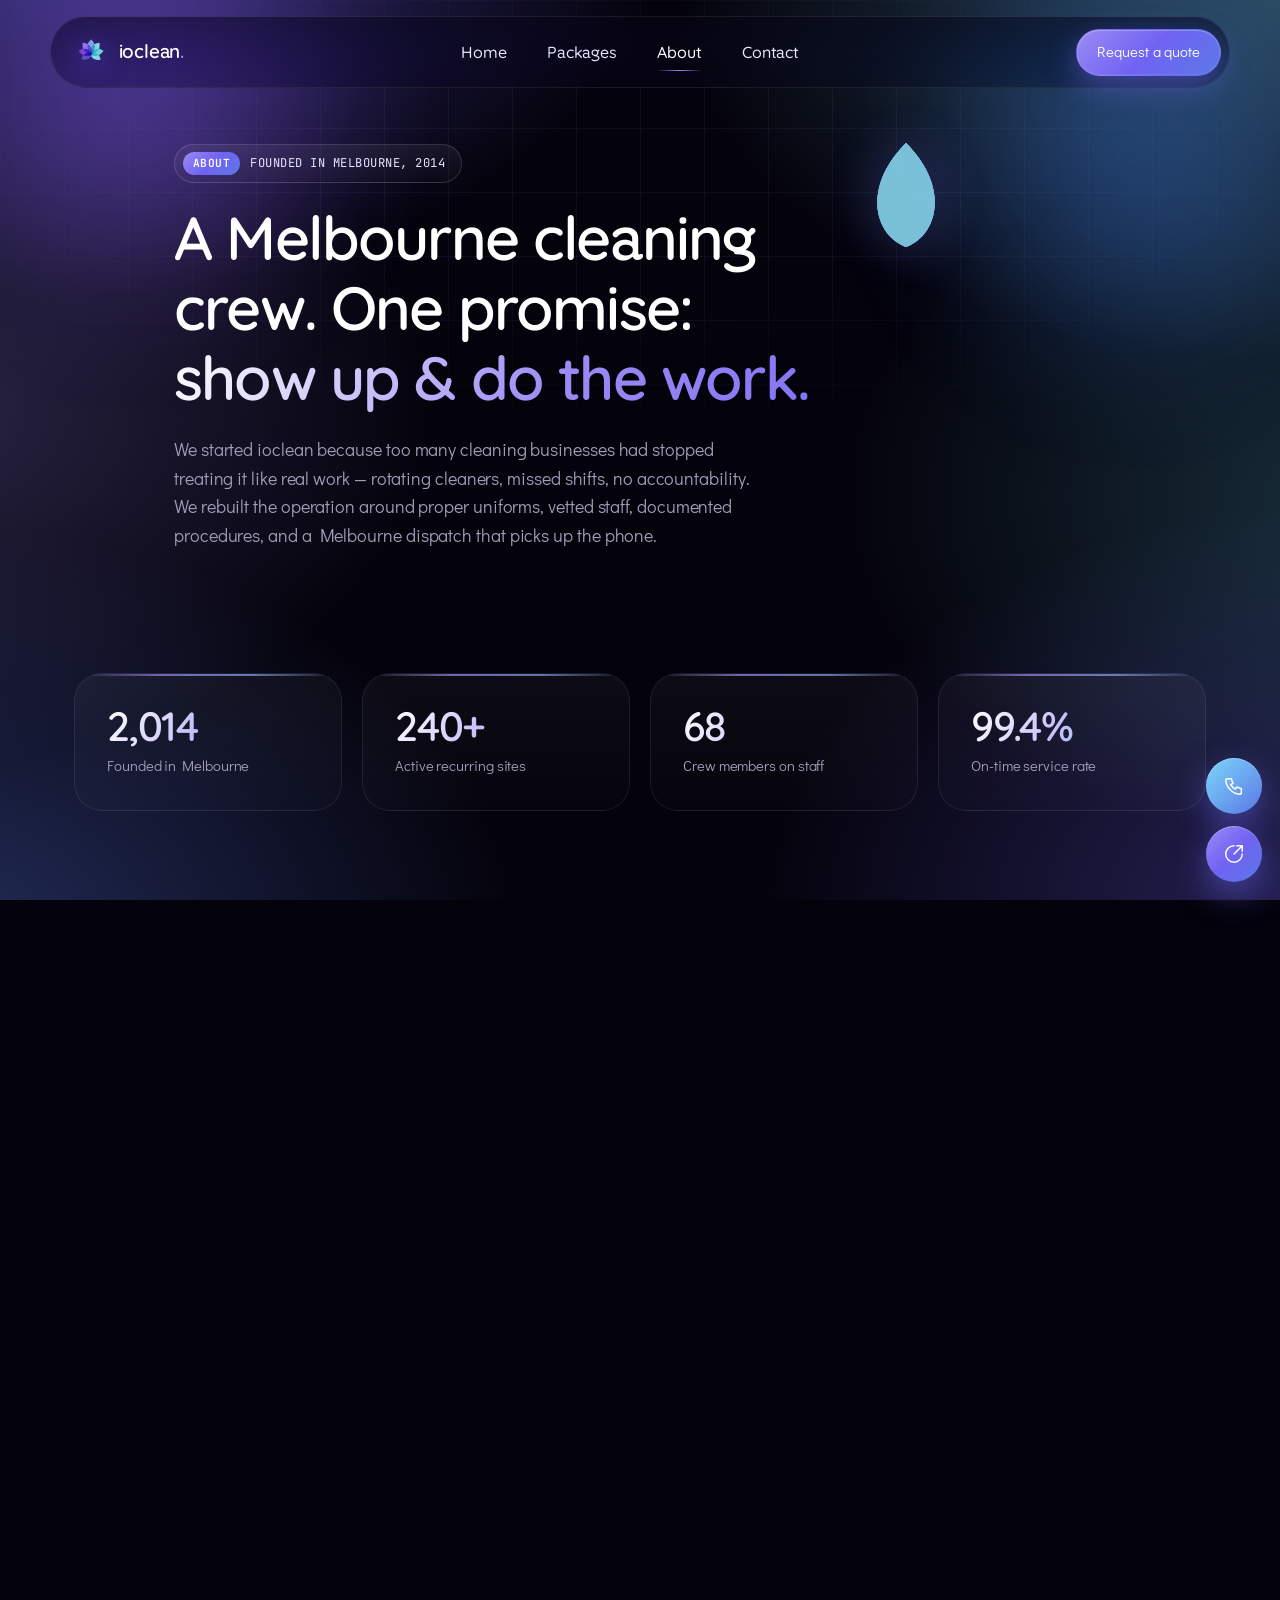
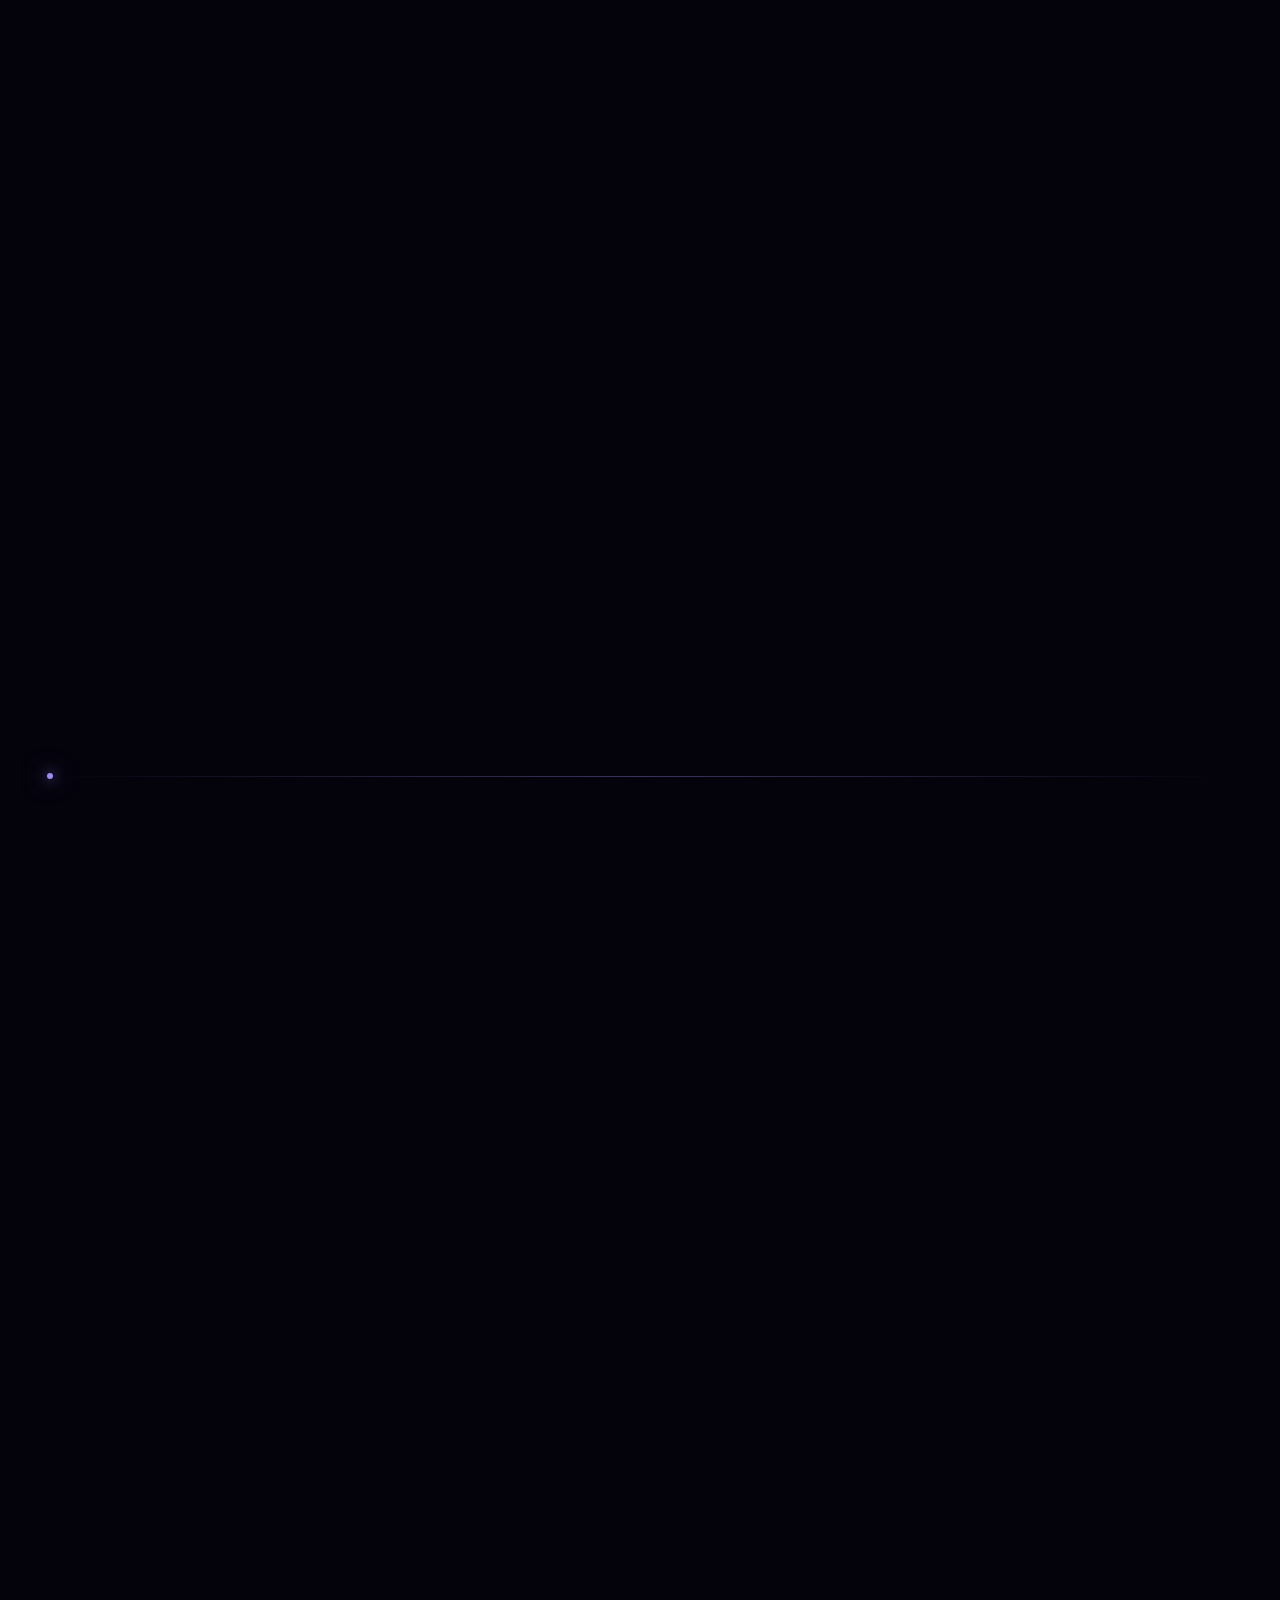
==== about.html @ deb8cfb2 "Web3Forms botcheck, About heading to 3 lines, livelier mid-lotus sway - Rename hidden honeypot field" ====
<!doctype html>
<html lang="en-AU">
<head>
  <meta charset="utf-8" />
  <meta name="viewport" content="width=device-width, initial-scale=1, viewport-fit=cover" />
  <meta name="color-scheme" content="dark" />
  <title>About — ioclean</title>
  <meta name="description" content="ioclean is a Melbourne-based commercial cleaning operator combining technology, discipline and craftsmanship to deliver enterprise-grade service." />
  <meta name="theme-color" content="#04030c" />

  <link rel="icon" type="image/png" href="assets/img/brand/logo.png" />
  <link rel="apple-touch-icon" href="assets/img/brand/logo.png" />
  <link rel="preconnect" href="https://fonts.googleapis.com" />
  <link rel="preconnect" href="https://fonts.gstatic.com" crossorigin />
  <link rel="stylesheet" href="https://fonts.googleapis.com/css2?family=Quicksand:wght@400;500;600;700&family=Didact+Gothic&family=JetBrains+Mono:wght@400;500&display=swap" />
  <!-- Canonical & search-engine hints -->
  <link rel="canonical" href="https://ioclean.com.au/about.html" />
  <meta name="robots" content="index,follow,max-snippet:-1,max-image-preview:large,max-video-preview:-1" />
  <meta name="author" content="IONET Pty Ltd" />
  <meta name="publisher" content="IONET Pty Ltd" />
  <meta name="geo.region" content="AU-VIC" />
  <meta name="geo.placename" content="Melbourne" />
  <meta name="geo.position" content="-37.8136;144.9631" />
  <meta name="ICBM" content="-37.8136, 144.9631" />
  <meta name="keywords" content="commercial cleaning Melbourne, office cleaning, industrial cleaning, medical centre cleaning, childcare cleaning, warehouse cleaning, end-of-lease cleaning, post-construction cleaning, emergency cleaning, anti-viral cleaning, ioclean" />

  <!-- Open Graph -->
  <meta property="og:type" content="website" />
  <meta property="og:site_name" content="ioclean" />
  <meta property="og:locale" content="en_AU" />
  <meta property="og:url" content="https://ioclean.com.au/about.html" />
  <meta property="og:title" content="About ioclean — Melbourne-based premium cleaning operator" />
  <meta property="og:description" content="ioclean is a Melbourne-based commercial cleaning operator combining technology, discipline and craftsmanship to deliver enterprise-grade service." />
  <meta property="og:image" content="https://ioclean.com.au/assets/img/brand/og-image.svg" />
  <meta property="og:image:secure_url" content="https://ioclean.com.au/assets/img/brand/og-image.svg" />
  <meta property="og:image:type" content="image/svg+xml" />
  <meta property="og:image:width" content="1200" />
  <meta property="og:image:height" content="630" />
  <meta property="og:image:alt" content="ioclean — Melbourne's premium commercial cleaning partner" />

  <!-- Twitter -->
  <meta name="twitter:card" content="summary_large_image" />
  <meta name="twitter:title" content="About ioclean — Melbourne-based premium cleaning operator" />
  <meta name="twitter:description" content="ioclean is a Melbourne-based commercial cleaning operator combining technology, discipline and craftsmanship to deliver enterprise-grade service." />
  <meta name="twitter:image" content="https://ioclean.com.au/assets/img/brand/og-image.svg" />
  <meta name="twitter:image:alt" content="ioclean — Melbourne's premium commercial cleaning partner" />

  <!-- Breadcrumb structured data -->
  <script type="application/ld+json">
  {
    "@context": "https://schema.org",
    "@type": "BreadcrumbList",
    "itemListElement": [
      { "@type": "ListItem", "position": 1, "name": "Home", "item": "https://ioclean.com.au/" },
      { "@type": "ListItem", "position": 2, "name": "About", "item": "https://ioclean.com.au/about.html" }
    ]
  }
  </script>
  <!-- Structured data — Organization, LocalBusiness, WebSite -->
  <script type="application/ld+json">
  {
    "@context": "https://schema.org",
    "@graph": [
      {
        "@type": "Organization",
        "@id": "https://ioclean.com.au/#organization",
        "name": "ioclean",
        "legalName": "IONET Pty Ltd",
        "url": "https://ioclean.com.au/",
        "logo": {
          "@type": "ImageObject",
          "url": "https://ioclean.com.au/assets/img/brand/og-image.svg",
          "width": 1200,
          "height": 630
        },
        "sameAs": ["https://www.linkedin.com/company/ioclean"],
        "contactPoint": [{
          "@type": "ContactPoint",
          "telephone": "+61-3-0000-0000",
          "contactType": "customer service",
          "email": "info@ioclean.com.au",
          "areaServed": "AU-VIC",
          "availableLanguage": ["English"]
        }]
      },
      {
        "@type": ["LocalBusiness", "ProfessionalService"],
        "@id": "https://ioclean.com.au/#business",
        "name": "ioclean",
        "image": "https://ioclean.com.au/assets/img/brand/og-image.svg",
        "url": "https://ioclean.com.au/",
        "telephone": "+61-3-0000-0000",
        "email": "info@ioclean.com.au",
        "description": "Melbourne's premium commercial cleaning partner. Police-checked teams, eco-grade products, anti-viral protocols, 24/7 availability.",
        "priceRange": "$$",
        "address": {
          "@type": "PostalAddress",
          "addressLocality": "Melbourne",
          "addressRegion": "VIC",
          "addressCountry": "AU"
        },
        "geo": {
          "@type": "GeoCoordinates",
          "latitude": -37.8136,
          "longitude": 144.9631
        },
        "areaServed": [
          { "@type": "City", "name": "Melbourne" },
          { "@type": "AdministrativeArea", "name": "Victoria" }
        ],
        "openingHoursSpecification": [
          { "@type": "OpeningHoursSpecification", "dayOfWeek": ["Monday","Tuesday","Wednesday","Thursday","Friday"], "opens": "07:00", "closes": "19:00" },
          { "@type": "OpeningHoursSpecification", "dayOfWeek": ["Saturday"], "opens": "09:00", "closes": "16:00" }
        ],
        "hasOfferCatalog": {
          "@type": "OfferCatalog",
          "name": "Commercial cleaning services",
          "itemListElement": [
            { "@type": "Offer", "itemOffered": { "@type": "Service", "name": "Office cleaning" } },
            { "@type": "Offer", "itemOffered": { "@type": "Service", "name": "Industrial cleaning" } },
            { "@type": "Offer", "itemOffered": { "@type": "Service", "name": "Medical centre cleaning" } },
            { "@type": "Offer", "itemOffered": { "@type": "Service", "name": "Childcare centre cleaning" } },
            { "@type": "Offer", "itemOffered": { "@type": "Service", "name": "Warehouse cleaning" } },
            { "@type": "Offer", "itemOffered": { "@type": "Service", "name": "End-of-lease cleaning" } },
            { "@type": "Offer", "itemOffered": { "@type": "Service", "name": "Post-construction cleaning" } },
            { "@type": "Offer", "itemOffered": { "@type": "Service", "name": "Emergency cleaning" } },
            { "@type": "Offer", "itemOffered": { "@type": "Service", "name": "Anti-viral deep cleaning" } }
          ]
        },
        "aggregateRating": {
          "@type": "AggregateRating",
          "ratingValue": "4.9",
          "reviewCount": "127"
        }
      },
      {
        "@type": "WebSite",
        "@id": "https://ioclean.com.au/#website",
        "url": "https://ioclean.com.au/",
        "name": "ioclean",
        "publisher": { "@id": "https://ioclean.com.au/#organization" },
        "inLanguage": "en-AU"
      }
    ]
  }
  </script>

  <link rel="stylesheet" href="assets/css/main.css" />

  <script type="module" src="assets/js/main.js"></script>
  <noscript><style>.page-body{opacity:1!important}.page-splash{display:none!important}.reveal{opacity:1!important;transform:none!important}</style></noscript>
</head>
<body class="page-body">

  <div class="page-splash" aria-hidden="true"><div class="page-splash__mark"><img src="assets/img/brand/logo.png" alt="" width="88" height="88" /></div></div>
  <div class="scroll-progress" aria-hidden="true"></div>

  <!-- ===========================================================
       NAV (same primary nav across pages)
  ============================================================ -->
  <header>
    <nav class="nav" aria-label="Primary">
      <a class="brand" href="/" aria-label="ioclean home">
        <span class="brand__mark" aria-hidden="true">
          <img src="assets/img/brand/logo.png" alt="ioclean" width="36" height="36" />
        </span>
        <span class="brand__text">ioclean<span class="dot">.</span></span>
      </a>

      <ul class="nav__links" role="list">
        <li><a class="nav__link" href="/">Home</a></li>
        <li><a class="nav__link" href="packages.html">Packages</a></li>
        <li><a class="nav__link is-active" href="about.html">About</a></li>
        <li><a class="nav__link" href="contact.html">Contact</a></li>
      </ul>

      <div class="nav__cta">
        <a class="btn btn--primary btn--sm btn--glow" href="contact.html" data-magnetic data-strength="0.25">
          <span class="btn__label">Request a quote</span>
        </a>
      </div>

      <button class="nav__toggle" type="button" aria-label="Open menu" aria-expanded="false">
        <span class="nav__toggle__icon"><span></span><span></span><span></span></span>
      </button>
    </nav>
  </header>

  <div class="nav-drawer" aria-hidden="true">
    <a class="nav-drawer__link" href="/">Home</a>
    <a class="nav-drawer__link" href="packages.html">Packages</a>
    <a class="nav-drawer__link" href="about.html">About</a>
    <a class="nav-drawer__link" href="contact.html">Contact</a>
    <a class="btn btn--primary nav-drawer__cta" href="contact.html"><span class="btn__label">Request a quote</span></a>
  </div>

  <main>

    <!-- ===========================================================
         SUB-HERO
    ============================================================ -->
    <section class="subhero">
      <span class="glow-blob glow-blob--violet" style="width:520px;height:520px;top:-160px;left:-120px;"></span>
      <span class="glow-blob glow-blob--blue"   style="width:520px;height:520px;top:-100px;right:-120px;animation-delay:-8s;"></span>
      <div class="grid-bg"></div>

      <div class="container subhero__inner">
        <div class="subhero__copy">
          <span class="eyebrow reveal">
            <span class="eyebrow__pill">About</span>
            Founded in Melbourne, 2014
          </span>
          <h1 class="subhero__title reveal" data-stagger="1" style="margin-top:20px">
            A Melbourne cleaning crew. One promise: <span class="gradient-text-hot">show up &amp; do the work.</span>
          </h1>
          <p class="subhero__sub reveal" data-stagger="2">
            We started ioclean because too many cleaning businesses had stopped treating it like real work — rotating cleaners,
            missed shifts, no accountability. We rebuilt the operation around proper uniforms, vetted staff, documented procedures,
            and a Melbourne dispatch that picks up the phone.
          </p>
        </div>
        <span class="subhero__lotus" aria-hidden="true"><svg class="lotus lotus--md" viewBox="0 0 100 100" aria-hidden="true"><g class="lotus__body"><path class="lotus__petal lotus__petal--1" fill="#624FCE" fill-opacity="0.88" d="M 0 0 C -16 -6 -22 -30 0 -52 C 22 -30 16 -6 0 0 Z"/><path class="lotus__petal lotus__petal--2" fill="#7A43D5" fill-opacity="0.88" d="M 0 0 C -16 -6 -22 -30 0 -52 C 22 -30 16 -6 0 0 Z"/><path class="lotus__petal lotus__petal--3" fill="#9774F0" fill-opacity="0.88" d="M 0 0 C -16 -6 -22 -30 0 -52 C 22 -30 16 -6 0 0 Z"/><path class="lotus__petal lotus__petal--4" fill="#7EA3E7" fill-opacity="0.92" d="M 0 0 C -16 -6 -22 -30 0 -52 C 22 -30 16 -6 0 0 Z"/><path class="lotus__petal lotus__petal--5" fill="#8BD7EF" fill-opacity="0.88" d="M 0 0 C -16 -6 -22 -30 0 -52 C 22 -30 16 -6 0 0 Z"/><path class="lotus__petal lotus__petal--6" fill="#71D5DA" fill-opacity="0.88" d="M 0 0 C -16 -6 -22 -30 0 -52 C 22 -30 16 -6 0 0 Z"/><path class="lotus__petal lotus__petal--7" fill="#89D5EE" fill-opacity="0.88" d="M 0 0 C -16 -6 -22 -30 0 -52 C 22 -30 16 -6 0 0 Z"/></g></svg></span>
      </div>
    </section>

    <!-- ===========================================================
         STATS STRIP
    ============================================================ -->
    <section class="section--tight">
      <div class="container">
        <div class="grid-4 reveal">
          <div class="stat-card">
            <div class="stat-card__value reveal" data-count="2014">0</div>
            <div class="stat-card__label">Founded in Melbourne</div>
          </div>
          <div class="stat-card">
            <div class="stat-card__value reveal" data-count="240" data-suffix="+">0</div>
            <div class="stat-card__label">Active recurring sites</div>
          </div>
          <div class="stat-card">
            <div class="stat-card__value reveal" data-count="68" data-suffix="">0</div>
            <div class="stat-card__label">Crew members on staff</div>
          </div>
          <div class="stat-card">
            <div class="stat-card__value reveal" data-count="99.4" data-decimals="1" data-suffix="%">0</div>
            <div class="stat-card__label">On-time service rate</div>
          </div>
        </div>
      </div>
    </section>

    <!-- ===========================================================
         MISSION + STANDARDS (split)
    ============================================================ -->
    <section class="section" id="mission">
      <div class="section-glow"></div>
      <div class="container">
        <div class="split">
          <div class="stack stack--lg">
            <header class="section-head reveal" style="margin-bottom:0">
              <span class="eyebrow-line">Our mission</span>
              <h2 class="section-title">Cleaning, treated like <span class="gradient-text">real operational work.</span></h2>
            </header>

            <p class="reveal" data-stagger="1" style="font-size:1.06rem;line-height:1.65;color:var(--c-ink-1)">
              Most cleaning businesses measure themselves by visits completed. We measure ours by surfaces actually
              verified, checklists signed by a real person, and the small problems prevented before they become big ones.
              Every recurring site at ioclean has a procedure, a primary crew that knows the space, and a paper trail.
            </p>

            <p class="reveal" data-stagger="2" style="color:var(--c-ink-2)">
              The result is field service that quietly does its job — the site is ready, the bins are out, the bathrooms
              are restocked, and you can reach a Melbourne phone number on the first ring.
            </p>

            <div class="flex flex-wrap gap-3 reveal" data-stagger="3">
              <span class="tag">Eco-grade products</span>
              <span class="tag">Police-checked staff</span>
              <span class="tag">Digital reporting</span>
              <span class="tag">24/7 dispatch</span>
            </div>
          </div>

          <figure class="about-photo reveal reveal--right">
            <img src="assets/img/photos/floor-mop-pair.jpg"
                 alt="Two uniformed ioclean staff mopping a polished commercial floor"
                 width="800" height="1000" loading="lazy" />
          </figure>
        </div>

        <div class="divider divider-hot" style="margin-top:80px;margin-bottom:80px"></div>

        <div class="split split--reverse">
          <div class="reveal reveal--left">
            <ul class="check-list">
              <li class="reveal" data-stagger="1"><span class="check-list__tick"><svg viewBox="0 0 12 12" fill="none"><path d="M2 6l3 3 5-6" stroke="currentColor" stroke-width="2" stroke-linecap="round" stroke-linejoin="round"/></svg></span>Photo-verified checklists every visit</li>
              <li class="reveal" data-stagger="2"><span class="check-list__tick"><svg viewBox="0 0 12 12" fill="none"><path d="M2 6l3 3 5-6" stroke="currentColor" stroke-width="2" stroke-linecap="round" stroke-linejoin="round"/></svg></span>Hospital-grade disinfectant where required</li>
              <li class="reveal" data-stagger="3"><span class="check-list__tick"><svg viewBox="0 0 12 12" fill="none"><path d="M2 6l3 3 5-6" stroke="currentColor" stroke-width="2" stroke-linecap="round" stroke-linejoin="round"/></svg></span>Same primary cleaner per site — Police, WWCC, NDIS cleared</li>
              <li class="reveal" data-stagger="4"><span class="check-list__tick"><svg viewBox="0 0 12 12" fill="none"><path d="M2 6l3 3 5-6" stroke="currentColor" stroke-width="2" stroke-linecap="round" stroke-linejoin="round"/></svg></span>Live incident escalation</li>
              <li class="reveal" data-stagger="5"><span class="check-list__tick"><svg viewBox="0 0 12 12" fill="none"><path d="M2 6l3 3 5-6" stroke="currentColor" stroke-width="2" stroke-linecap="round" stroke-linejoin="round"/></svg></span>Audit-ready compliance file</li>
              <li class="reveal" data-stagger="6"><span class="check-list__tick"><svg viewBox="0 0 12 12" fill="none"><path d="M2 6l3 3 5-6" stroke="currentColor" stroke-width="2" stroke-linecap="round" stroke-linejoin="round"/></svg></span>Single account manager per client</li>
              <li class="reveal" data-stagger="7"><span class="check-list__tick"><svg viewBox="0 0 12 12" fill="none"><path d="M2 6l3 3 5-6" stroke="currentColor" stroke-width="2" stroke-linecap="round" stroke-linejoin="round"/></svg></span>Eco-grade chemicals as default</li>
              <li class="reveal" data-stagger="8"><span class="check-list__tick"><svg viewBox="0 0 12 12" fill="none"><path d="M2 6l3 3 5-6" stroke="currentColor" stroke-width="2" stroke-linecap="round" stroke-linejoin="round"/></svg></span>Quarterly service review</li>
            </ul>
          </div>

          <div class="stack stack--lg">
            <header class="section-head reveal" style="margin-bottom:0">
              <span class="eyebrow-line">Our standards</span>
              <h2 class="section-title">The bar we hold every site to.</h2>
              <p class="section-lede">No exceptions, no "this client doesn't care." If we wouldn't accept it in our own office, we don't deliver it.</p>
            </header>
          </div>
        </div>
      </div>
    </section>

    <div class="beam-divider"><span class="beam-divider__pulse"></span></div>

    <!-- ===========================================================
         OUR PROCESS
    ============================================================ -->
    <section class="section" id="process">
      <div class="container">
        <header class="section-head section-head--centered reveal">
          <span class="eyebrow-line" style="justify-content:center">Our process</span>
          <h2 class="section-title">Four steps from <span class="gradient-text">first call to first clean.</span></h2>
        </header>

        <div class="process-timeline">
          <div class="process-step reveal" data-stagger="1">
            <div class="process-step__num">01</div>
            <h4 class="process-step__title">Walk-through</h4>
            <p class="process-step__desc">20-minute site visit. We map your floors, list high-touch surfaces, and capture your operational constraints.</p>
          </div>
          <div class="process-step reveal" data-stagger="2">
            <div class="process-step__num">02</div>
            <h4 class="process-step__title">Scoped quote</h4>
            <p class="process-step__desc">Fixed-price-per-visit quote inside 24 hours. No tiered upsells, no hidden consumable charges.</p>
          </div>
          <div class="process-step reveal" data-stagger="3">
            <div class="process-step__num">03</div>
            <h4 class="process-step__title">Crew assigned</h4>
            <p class="process-step__desc">Primary cleaner + backup paired to your site. Onboarded with your specific procedures and access protocol.</p>
          </div>
          <div class="process-step reveal" data-stagger="4">
            <div class="process-step__num">04</div>
            <h4 class="process-step__title">Live reporting</h4>
            <p class="process-step__desc">Digital photo-verified checklist in your inbox after every visit. Monthly review at 90 days and beyond.</p>
          </div>
        </div>
      </div>
    </section>

    <!-- ===========================================================
         INDUSTRIES SERVED
    ============================================================ -->
    <section class="section--tight">
      <div class="container">
        <header class="section-head section-head--centered reveal">
          <span class="eyebrow-line" style="justify-content:center">Industries</span>
          <h2 class="section-title">Specialised playbooks for every sector</h2>
          <p class="section-lede">We don't generalise. Each industry has its own cleaning protocol, compliance requirements, and reporting cadence.</p>
        </header>

        <div class="grid-3">
          <article class="card reveal" data-stagger="1" style="padding:24px">
            <div class="service-card__icon"><svg viewBox="0 0 24 24" fill="none"><path d="M4 21V7l8-4 8 4v14M9 21v-6h6v6" stroke="currentColor" stroke-width="1.5" stroke-linecap="round" stroke-linejoin="round"/></svg></div>
            <h3 style="margin-top:14px;font-size:1.1rem">Hospitals &amp; medical centres</h3>
            <p class="muted" style="font-size:0.92rem;line-height:1.55;margin-top:6px">Infection-control trained crews, hospital-grade disinfectants, audit-ready logs. NDIS Worker Screening on file.</p>
          </article>
          <article class="card reveal" data-stagger="2" style="padding:24px">
            <div class="service-card__icon"><svg viewBox="0 0 24 24" fill="none"><path d="M12 3v18M3 12h18" stroke="currentColor" stroke-width="1.5" stroke-linecap="round"/></svg></div>
            <h3 style="margin-top:14px;font-size:1.1rem">Childcare &amp; schools</h3>
            <p class="muted" style="font-size:0.92rem;line-height:1.55;margin-top:6px">WWCC-cleared staff. Non-toxic formulations, toy + play-zone sanitisation, NQS-compliant logs.</p>
          </article>
          <article class="card reveal" data-stagger="3" style="padding:24px">
            <div class="service-card__icon"><svg viewBox="0 0 24 24" fill="none"><path d="M12 4a3 3 0 1 1 0 6 3 3 0 0 1 0-6zM5 21v-2a4 4 0 0 1 4-4h6a4 4 0 0 1 4 4v2" stroke="currentColor" stroke-width="1.5" stroke-linejoin="round"/></svg></div>
            <h3 style="margin-top:14px;font-size:1.1rem">Corporate &amp; offices</h3>
            <p class="muted" style="font-size:0.92rem;line-height:1.55;margin-top:6px">CBD towers, professional suites, after-hours co-working floors. Detail-driven, presentation-focused.</p>
          </article>
          <article class="card reveal" data-stagger="4" style="padding:24px">
            <div class="service-card__icon"><svg viewBox="0 0 24 24" fill="none"><path d="M3 21V9l9-5 9 5v12" stroke="currentColor" stroke-width="1.5" stroke-linejoin="round"/></svg></div>
            <h3 style="margin-top:14px;font-size:1.1rem">Warehousing &amp; logistics</h3>
            <p class="muted" style="font-size:0.92rem;line-height:1.55;margin-top:6px">Ride-on scrubbers, racking dust-down, loading dock cleaning.</p>
          </article>
          <article class="card reveal" data-stagger="5" style="padding:24px">
            <div class="service-card__icon"><svg viewBox="0 0 24 24" fill="none"><path d="M3 21h18M5 21V9l5 3V9l5 3V6l4 3v12" stroke="currentColor" stroke-width="1.5" stroke-linecap="round" stroke-linejoin="round"/></svg></div>
            <h3 style="margin-top:14px;font-size:1.1rem">Industrial &amp; manufacturing</h3>
            <p class="muted" style="font-size:0.92rem;line-height:1.55;margin-top:6px">Plant floors, machinery zones, safe-handling protocols for hazardous areas.</p>
          </article>
          <article class="card reveal" data-stagger="6" style="padding:24px">
            <div class="service-card__icon"><svg viewBox="0 0 24 24" fill="none"><path d="M3 21h18M5 21V11l7-4 7 4v10" stroke="currentColor" stroke-width="1.5" stroke-linecap="round" stroke-linejoin="round"/></svg></div>
            <h3 style="margin-top:14px;font-size:1.1rem">Construction &amp; handover</h3>
            <p class="muted" style="font-size:0.92rem;line-height:1.55;margin-top:6px">Dust extraction, paint over-spray, adhesive removal. Handover-ready finish.</p>
          </article>
        </div>
      </div>
    </section>

    <!-- ===========================================================
         THE DIFFERENCE
    ============================================================ -->
    <section class="section" id="difference">
      <div class="container">
        <header class="section-head section-head--centered reveal">
          <span class="eyebrow-line" style="justify-content:center">The difference</span>
          <h2 class="section-title">Why clients stay with us for years, not months</h2>
        </header>

        <div class="grid-3">
          <div class="card reveal" data-stagger="1" style="padding:28px">
            <div class="service-card__icon"><svg viewBox="0 0 24 24" fill="none"><path d="M3 12s4-8 9-8 9 8 9 8-4 8-9 8-9-8-9-8z" stroke="currentColor" stroke-width="1.5" stroke-linejoin="round"/><circle cx="12" cy="12" r="3" stroke="currentColor" stroke-width="1.5"/></svg></div>
            <h3 style="margin-top:16px;font-size:1.15rem">Visibility built in</h3>
            <p class="muted" style="font-size:0.94rem;line-height:1.6;margin-top:8px">Every shift produces a verified report. You're never left wondering if the job got done.</p>
          </div>
          <div class="card reveal" data-stagger="2" style="padding:28px">
            <div class="service-card__icon"><svg viewBox="0 0 24 24" fill="none"><path d="M12 4v8M8 8l4-4 4 4M5 16h14v4H5z" stroke="currentColor" stroke-width="1.5" stroke-linecap="round" stroke-linejoin="round"/></svg></div>
            <h3 style="margin-top:16px;font-size:1.15rem">Hands-off operations</h3>
            <p class="muted" style="font-size:0.94rem;line-height:1.6;margin-top:8px">One account manager, predictable invoicing, no chasing. We make ourselves invisible by design.</p>
          </div>
          <div class="card reveal" data-stagger="3" style="padding:28px">
            <div class="service-card__icon"><svg viewBox="0 0 24 24" fill="none"><path d="M6 4h12l-1 16H7L6 4zM10 8v8M14 8v8" stroke="currentColor" stroke-width="1.5" stroke-linecap="round" stroke-linejoin="round"/></svg></div>
            <h3 style="margin-top:16px;font-size:1.15rem">No waste, by design</h3>
            <p class="muted" style="font-size:0.94rem;line-height:1.6;margin-top:8px">Concentrate refill bottles, eco-grade chemistry, microfibre as default. Cleaner sites and lower footprint.</p>
          </div>
          <div class="card reveal" data-stagger="4" style="padding:28px">
            <div class="service-card__icon"><svg viewBox="0 0 24 24" fill="none"><path d="M12 2L4 6v6c0 5.5 3.5 10.5 8 12 4.5-1.5 8-6.5 8-12V6l-8-4z" stroke="currentColor" stroke-width="1.5" stroke-linejoin="round"/></svg></div>
            <h3 style="margin-top:16px;font-size:1.15rem">Safety, not just optics</h3>
            <p class="muted" style="font-size:0.94rem;line-height:1.6;margin-top:8px">Police-checked, fully uniformed, fully insured. We treat your site like our office.</p>
          </div>
          <div class="card reveal" data-stagger="5" style="padding:28px">
            <div class="service-card__icon"><svg viewBox="0 0 24 24" fill="none"><circle cx="12" cy="12" r="10" stroke="currentColor" stroke-width="1.5"/><path d="M12 6v6l4 2" stroke="currentColor" stroke-width="1.5" stroke-linecap="round"/></svg></div>
            <h3 style="margin-top:16px;font-size:1.15rem">Predictable rhythms</h3>
            <p class="muted" style="font-size:0.94rem;line-height:1.6;margin-top:8px">Same day, same time, same crew. We treat your schedule like an SLA, not a suggestion.</p>
          </div>
          <div class="card reveal" data-stagger="6" style="padding:28px">
            <div class="service-card__icon"><svg viewBox="0 0 24 24" fill="none"><path d="M5 3h14v6H5zM5 15h14v6H5zM12 9v6" stroke="currentColor" stroke-width="1.5" stroke-linecap="round" stroke-linejoin="round"/></svg></div>
            <h3 style="margin-top:16px;font-size:1.15rem">Real Melbourne team</h3>
            <p class="muted" style="font-size:0.94rem;line-height:1.6;margin-top:8px">No call centre. Our dispatch is in Coburg. You'll know your team by name within a week.</p>
          </div>
        </div>
      </div>
    </section>

    <!-- ===========================================================
         COMPANY STRUCTURE — registered Australian entity
    ============================================================ -->
    <section class="section" id="company-structure">
      <div class="container">
        <div class="split">
          <div class="stack stack--lg">
            <header class="section-head reveal" style="margin-bottom:0">
              <span class="eyebrow-line">Company structure</span>
              <h2 class="section-title">A registered <span class="gradient-text">Australian operator</span></h2>
              <p class="section-lede">ioclean is a trading name of IONET Pty Ltd, an Australian Proprietary Company registered with ASIC. The same legal entity that holds our public liability and WorkCover policies operates every site we service.</p>
            </header>
          </div>

          <div class="reveal reveal--right">
            <div class="card company-card">
              <p>
                <strong>ioclean</strong> is the trading name. The operating company is
                <strong>IONET Pty Ltd</strong>, an Australian Proprietary Company.
              </p>

              <dl class="company-details">
                <div>
                  <dt>Legal entity</dt>
                  <dd>IONET Pty Ltd</dd>
                </div>
                <div>
                  <dt>ABN</dt>
                  <dd>95 671 991 610</dd>
                </div>
                <div>
                  <dt>ACN</dt>
                  <dd>671 991 610</dd>
                </div>
                <div>
                  <dt>Registered office</dt>
                  <dd>Melbourne, Victoria, Australia</dd>
                </div>
                <div>
                  <dt>Insurance</dt>
                  <dd>$20M public liability · WorkCover</dd>
                </div>
                <div>
                  <dt>Industry</dt>
                  <dd>Commercial &amp; industrial cleaning</dd>
                </div>
              </dl>
            </div>
          </div>
        </div>
      </div>
    </section>

    <!-- ===========================================================
         CTA BANNER
    ============================================================ -->
    <section class="section--tight">
      <div class="container">
        <div class="cta-banner reveal">
          <span class="cta-banner__lotus" aria-hidden="true"><svg class="lotus lotus--sm" viewBox="0 0 100 100" aria-hidden="true"><g class="lotus__body"><path class="lotus__petal lotus__petal--1" fill="#624FCE" fill-opacity="0.88" d="M 0 0 C -16 -6 -22 -30 0 -52 C 22 -30 16 -6 0 0 Z"/><path class="lotus__petal lotus__petal--2" fill="#7A43D5" fill-opacity="0.88" d="M 0 0 C -16 -6 -22 -30 0 -52 C 22 -30 16 -6 0 0 Z"/><path class="lotus__petal lotus__petal--3" fill="#9774F0" fill-opacity="0.88" d="M 0 0 C -16 -6 -22 -30 0 -52 C 22 -30 16 -6 0 0 Z"/><path class="lotus__petal lotus__petal--4" fill="#7EA3E7" fill-opacity="0.92" d="M 0 0 C -16 -6 -22 -30 0 -52 C 22 -30 16 -6 0 0 Z"/><path class="lotus__petal lotus__petal--5" fill="#8BD7EF" fill-opacity="0.88" d="M 0 0 C -16 -6 -22 -30 0 -52 C 22 -30 16 -6 0 0 Z"/><path class="lotus__petal lotus__petal--6" fill="#71D5DA" fill-opacity="0.88" d="M 0 0 C -16 -6 -22 -30 0 -52 C 22 -30 16 -6 0 0 Z"/><path class="lotus__petal lotus__petal--7" fill="#89D5EE" fill-opacity="0.88" d="M 0 0 C -16 -6 -22 -30 0 -52 C 22 -30 16 -6 0 0 Z"/></g></svg></span>
          <div class="split" style="align-items:flex-end;gap:32px">
            <div>
              <h3 class="cta-banner__title">Want a walk-through?</h3>
              <p class="cta-banner__sub">20 minutes on-site, a clear quote the next day, and a team you can actually reach.</p>
            </div>
            <div class="cta-banner__actions">
              <a class="btn btn--primary btn--lg btn--glow" href="contact.html" data-magnetic><span class="btn__label">Book a walk-through</span></a>
              <a class="btn btn--ghost btn--lg" href="/"><span class="btn__label">Back to home</span></a>
            </div>
          </div>
        </div>
      </div>
    </section>

  </main>

  <!-- ===========================================================
       FOOTER
  ============================================================ -->
  <footer class="footer">
    <div class="container">
      <div class="footer__grid">
        <div class="footer__brandcol">
          <a class="brand" href="/">
            <span class="brand__mark" aria-hidden="true">
              <img src="assets/img/brand/logo.png" alt="ioclean" width="36" height="36" />
            </span>
            <span class="brand__text">ioclean<span class="dot">.</span></span>
          </a>
          <p>Melbourne's premium commercial cleaning partner. Eco-grade products, police-checked teams, digital reporting, 24/7 availability.</p>
          <div class="footer__social" style="margin-top:20px">
            <a href="https://www.linkedin.com/company/ioclean" target="_blank" rel="noopener" aria-label="ioclean on LinkedIn"><svg viewBox="0 0 24 24" fill="currentColor"><path d="M4 4h4v4H4V4zm0 6h4v10H4V10zm6 0h4v2c.7-1.2 2.4-2.3 4.5-2.3 3.3 0 4.5 2 4.5 5.4V20h-4v-4.5c0-1.6-.6-2.7-2-2.7-1.5 0-2.3 1.1-2.3 2.7V20h-4V10z"/></svg></a>
          </div>
        </div>
        <div>
          <h5 class="footer__title">Services</h5>
          <ul class="footer__list">
            <li><a href="/#services">Office cleaning</a></li>
            <li><a href="/#services">Industrial</a></li>
            <li><a href="/#services">Medical centres</a></li>
            <li><a href="/#services">Warehouses</a></li>
            <li><a href="/#services">Anti-viral</a></li>
          </ul>
        </div>
        <div>
          <h5 class="footer__title">Company</h5>
          <ul class="footer__list">
            <li><a href="about.html">About</a></li>
            <li><a href="/#why">Why ioclean</a></li>
            <li><a href="/#coverage">Coverage</a></li>
            <li><a href="contact.html">Contact</a></li>
          </ul>
        </div>
        <div>
          <h5 class="footer__title">Get in touch</h5>
          <ul class="footer__list">
            <li><a href="#" data-tel="MDQzMzM5Mjc3Nw==" data-tel-display="MDQgMzMzIDkyIDc3Nw==">Office line</a></li>
            <li><a href="mailto:info@ioclean.com.au">info@ioclean.com.au</a></li>
            <li>Melbourne, Victoria</li>
            <li style="color:var(--c-violet-200)">24/7 emergency line</li>
          </ul>
        </div>
      </div>
            <div class="footer__bottom">
        <div>© <span data-year>2026</span> ioclean · Melbourne</div>
        <div>Made in Melbourne · <a href="privacy.html">Privacy</a> · <a href="terms.html">Terms</a></div>
      </div>

      <div class="footer__legal">
        <p>ioclean is a trading name of <strong>IONET Pty Ltd</strong>, a registered Australian Proprietary Company. Melbourne, Victoria, Australia.</p>
        <p>ABN 95&nbsp;671&nbsp;991&nbsp;610 &nbsp;·&nbsp; ACN 671&nbsp;991&nbsp;610</p>
      </div>
    </div>
  </footer>

  <div class="float-actions" aria-hidden="false">
    <a class="fab fab--phone" href="#" data-tel="MDQzMzM5Mjc3Nw==" data-tel-display="MDQgMzMzIDkyIDc3Nw==" aria-label="Call ioclean">
      <svg viewBox="0 0 24 24" fill="none"><path d="M5 4h4l2 5-2.5 1.5a11 11 0 0 0 5 5L15 13l5 2v4c0 1-1 2-2 2A17 17 0 0 1 3 6c0-1 1-2 2-2z" stroke="currentColor" stroke-width="1.6" stroke-linejoin="round"/></svg>
    </a>
    <a class="fab" href="contact.html" aria-label="Request a quote">
      <svg viewBox="0 0 24 24" fill="none"><path d="M21 12a9 9 0 1 1-9-9M21 3l-9 9M21 3v6M21 3h-6" stroke="currentColor" stroke-width="1.6" stroke-linecap="round" stroke-linejoin="round"/></svg>
    </a>
  </div>

</body>
</html>
---- assets/css/main.css ----
/* ============================================================
 * main.css
 * Aggregator — imports the modular CSS files in cascade order.
 * tokens → base → layout → effects → nav → buttons → cards
 *        → components → hero → map → footer
 * Load with a single <link rel="stylesheet" href="assets/css/main.css">.
 * ============================================================ */


@import url('./tokens.css');
@import url('./base.css');
@import url('./layout.css');
@import url('./effects.css');
@import url('./nav.css');
@import url('./buttons.css');
@import url('./cards.css');
@import url('./components.css');
@import url('./hero.css');
@import url('./map.css');
@import url('./footer.css');
@import url('./photos.css');
@import url('./logo.css');
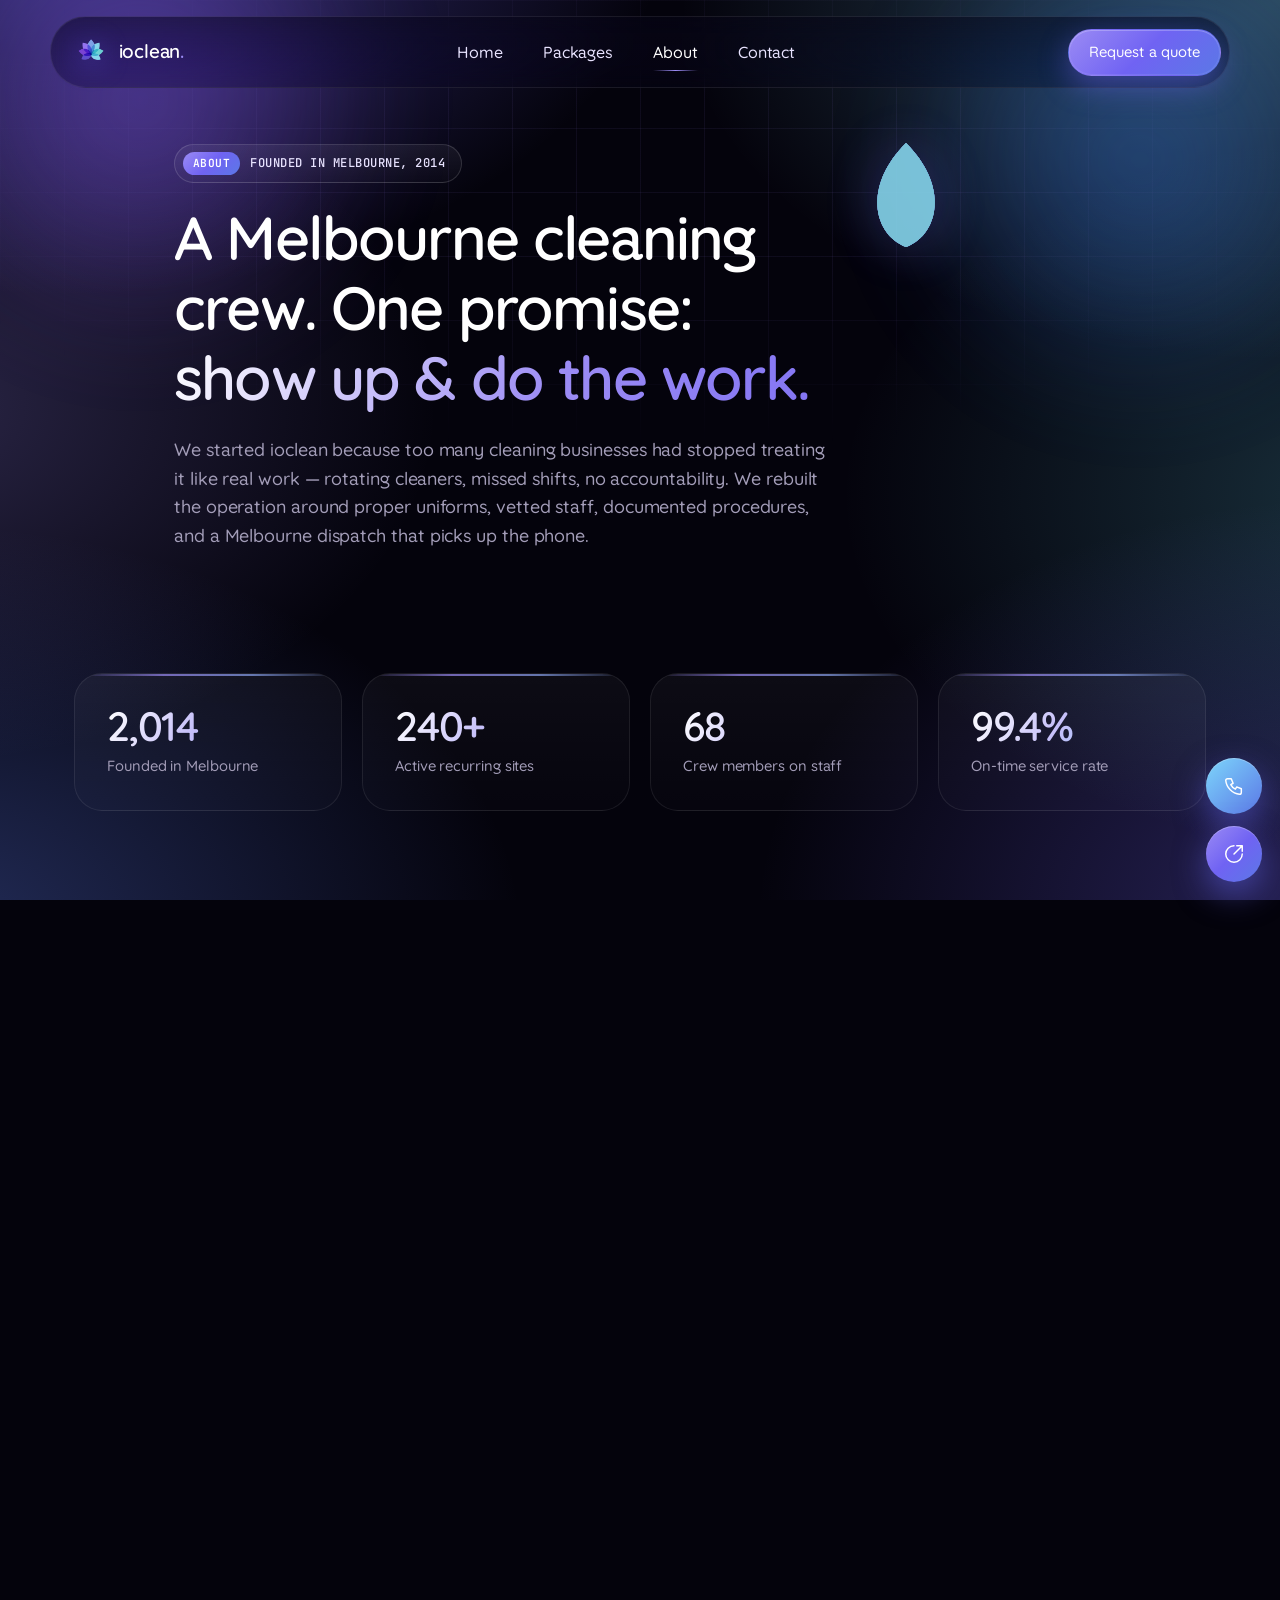
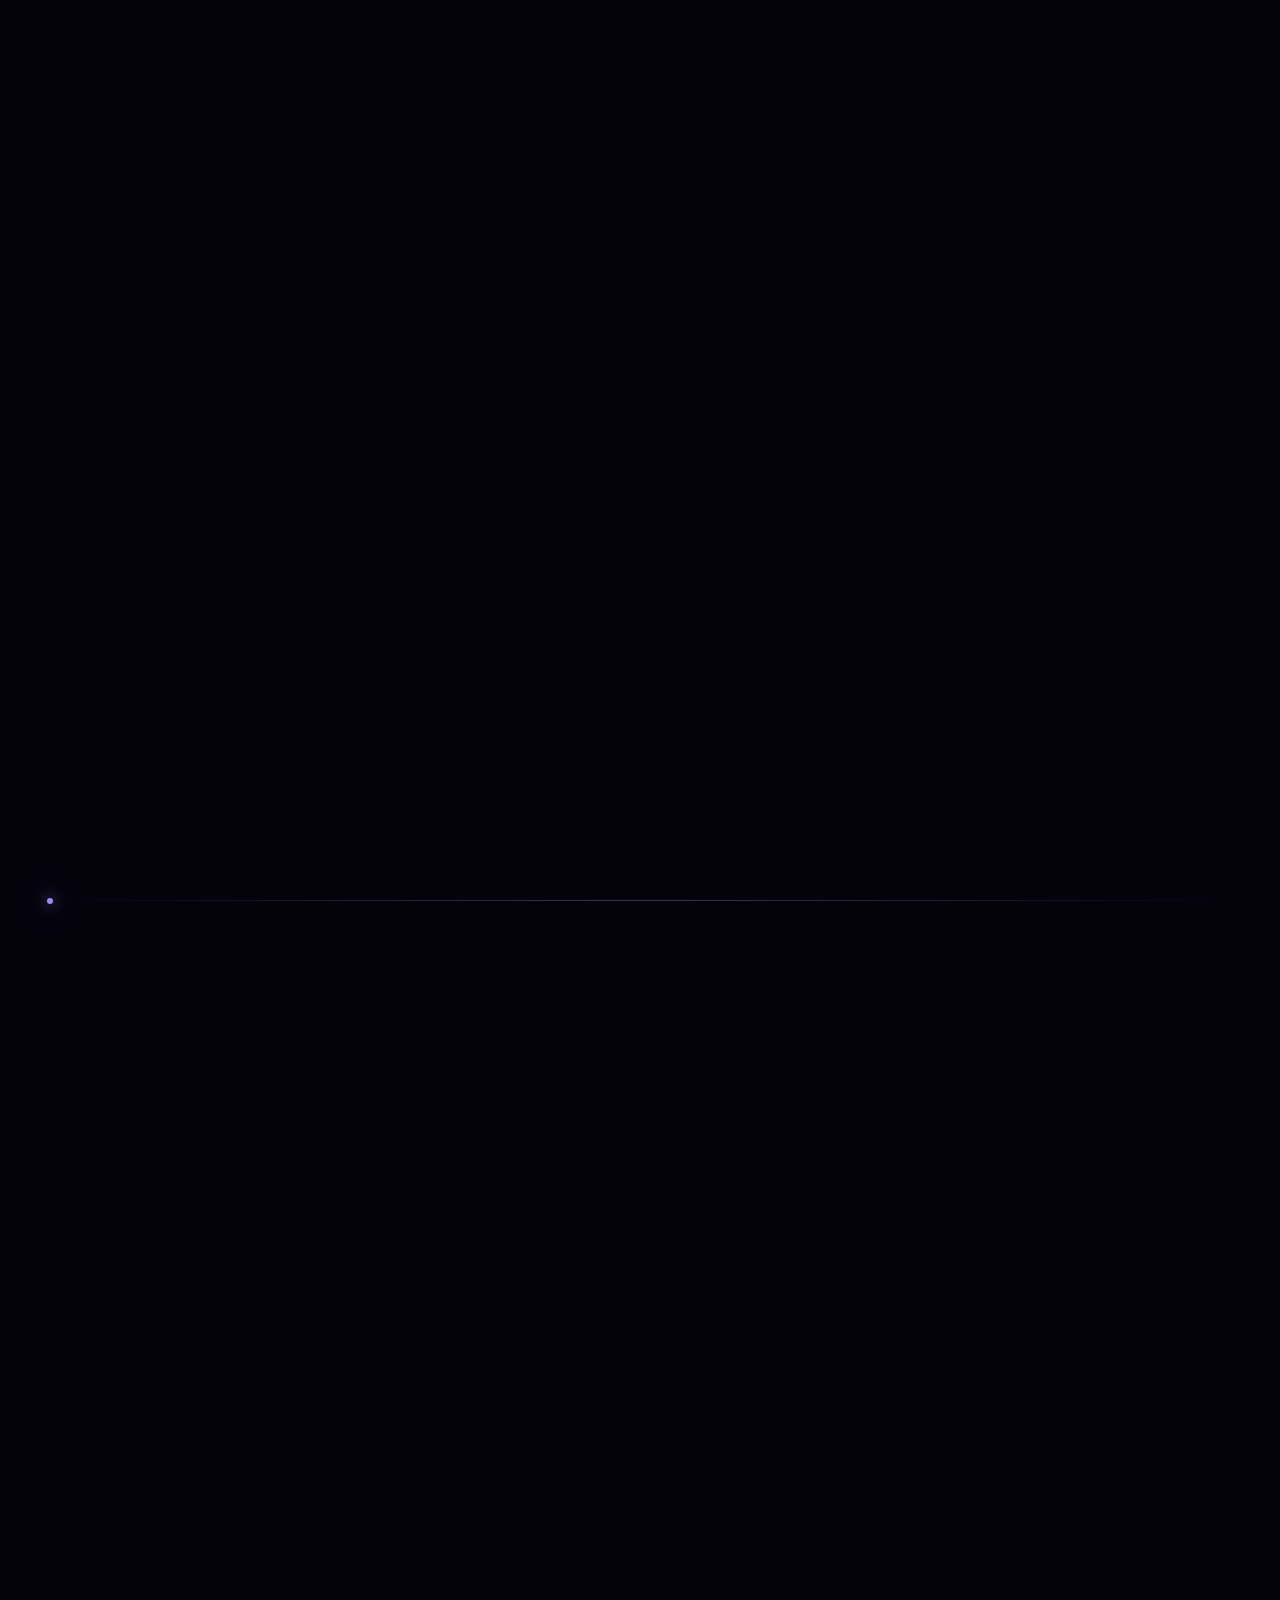
==== commit 454b37b3: "Single Quicksand family with weight 500 for body — fix skinny text Didact Gothic ships in a single 4" ====
--- a/about.html
+++ b/about.html
@@ -12,7 +12,7 @@
   <link rel="apple-touch-icon" href="assets/img/brand/logo.png" />
   <link rel="preconnect" href="https://fonts.googleapis.com" />
   <link rel="preconnect" href="https://fonts.gstatic.com" crossorigin />
-  <link rel="stylesheet" href="https://fonts.googleapis.com/css2?family=Quicksand:wght@400;500;600;700&family=Didact+Gothic&family=JetBrains+Mono:wght@400;500&display=swap" />
+  <link rel="stylesheet" href="https://fonts.googleapis.com/css2?family=Quicksand:wght@400;500;600;700&family=JetBrains+Mono:wght@400;500&display=swap" />
   <!-- Canonical & search-engine hints -->
   <link rel="canonical" href="https://ioclean.com.au/about.html" />
   <meta name="robots" content="index,follow,max-snippet:-1,max-image-preview:large,max-video-preview:-1" />
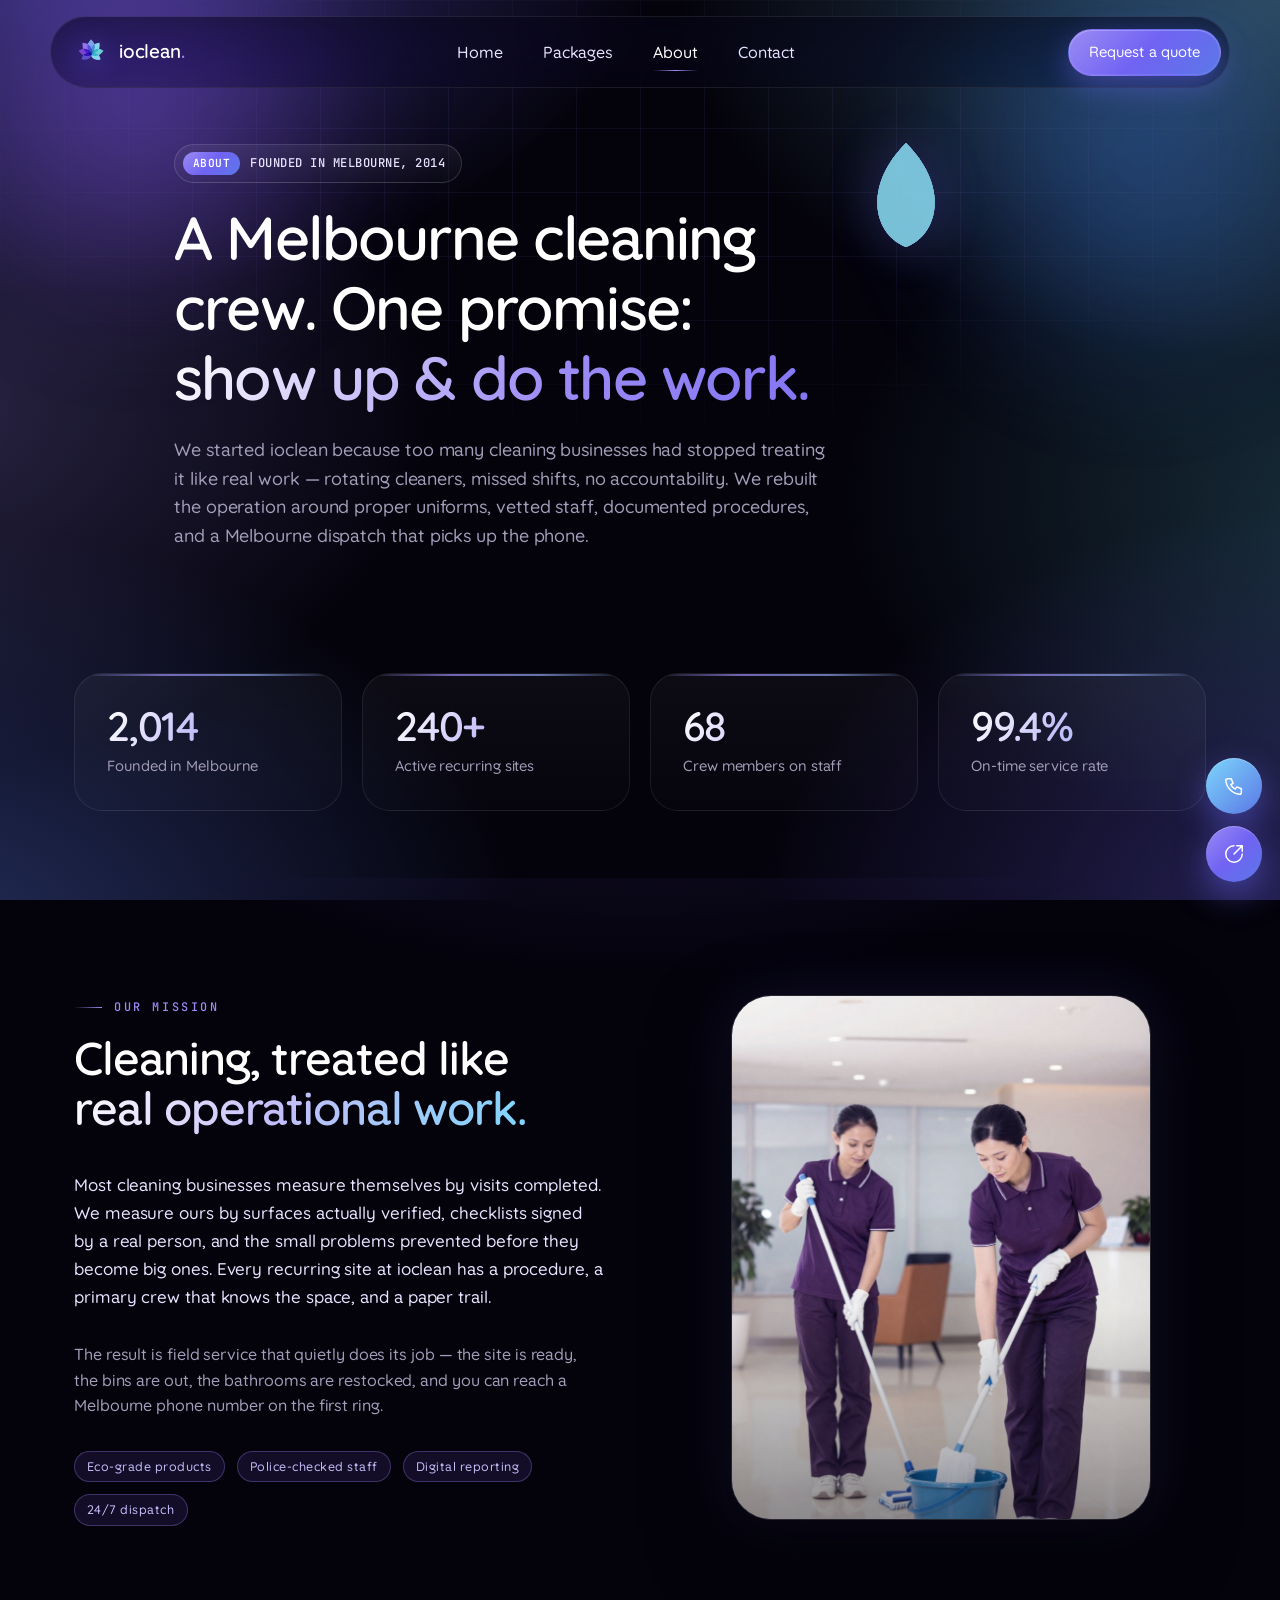
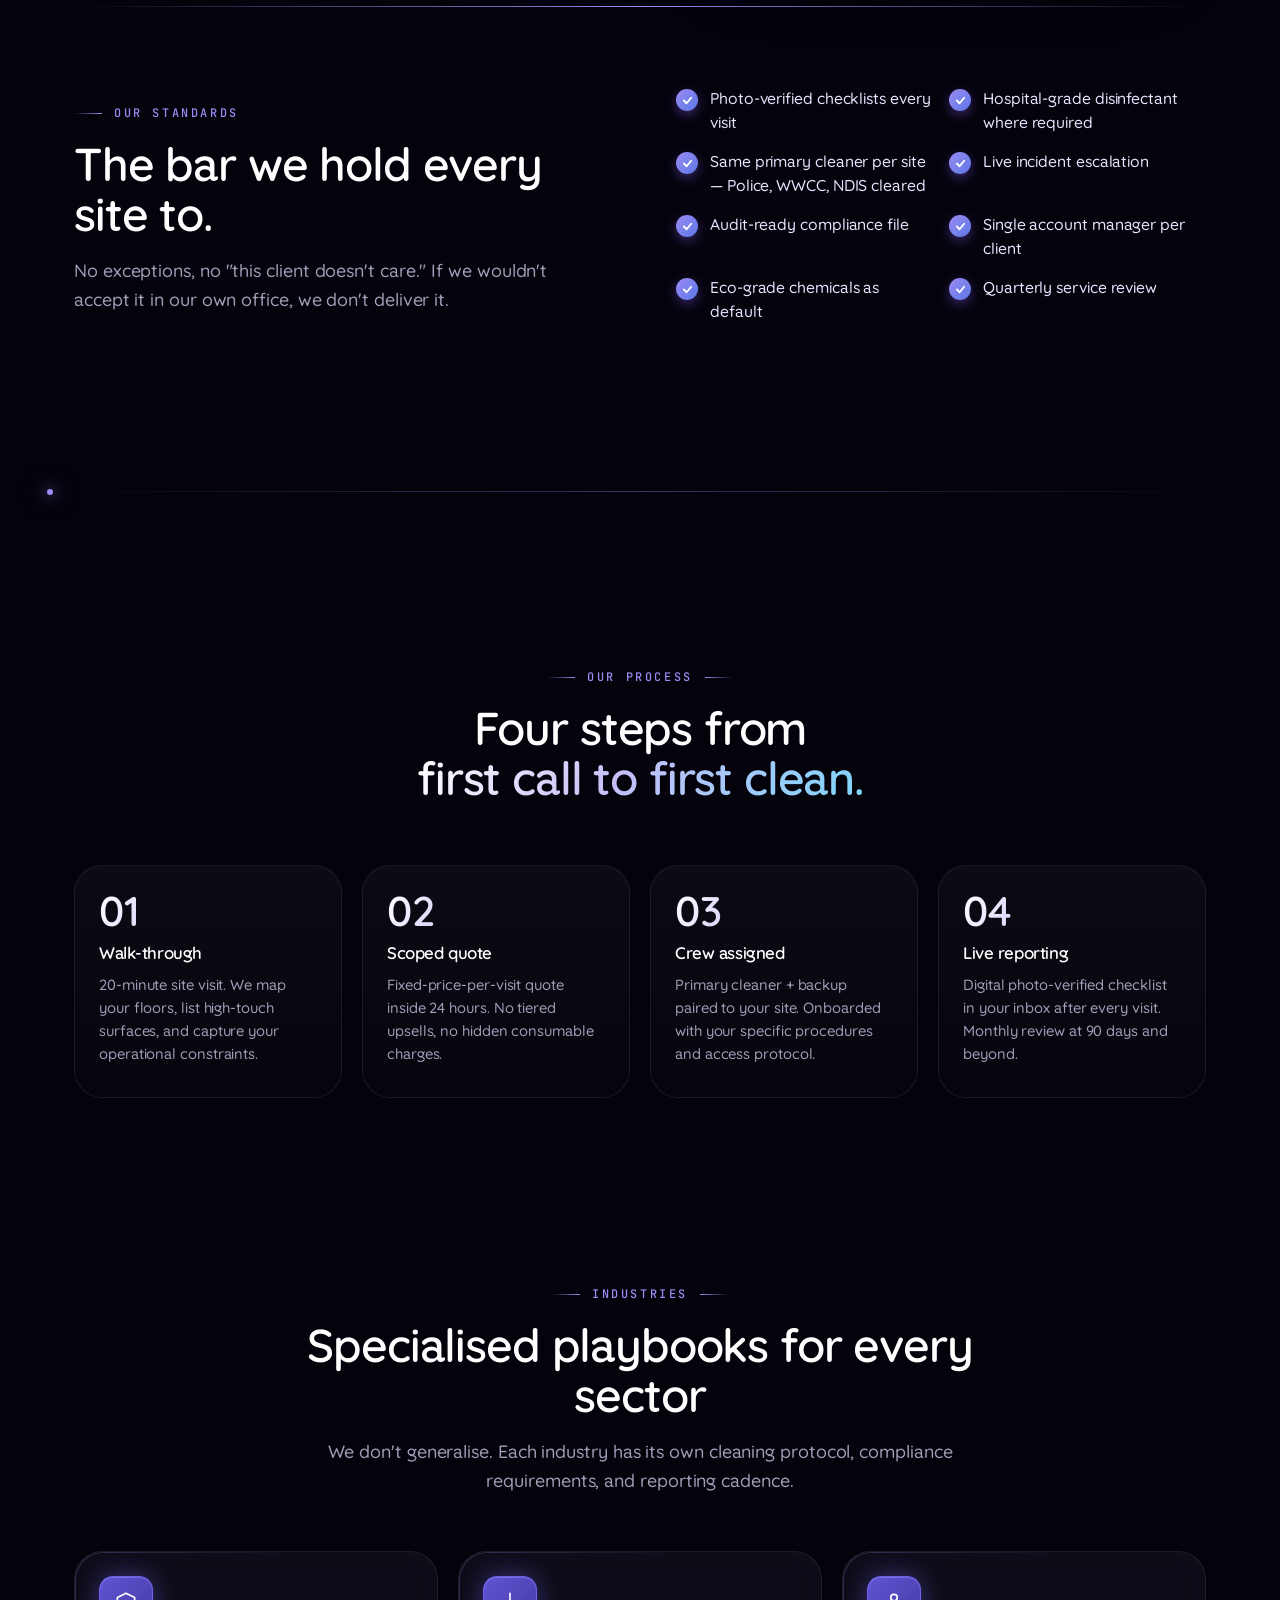
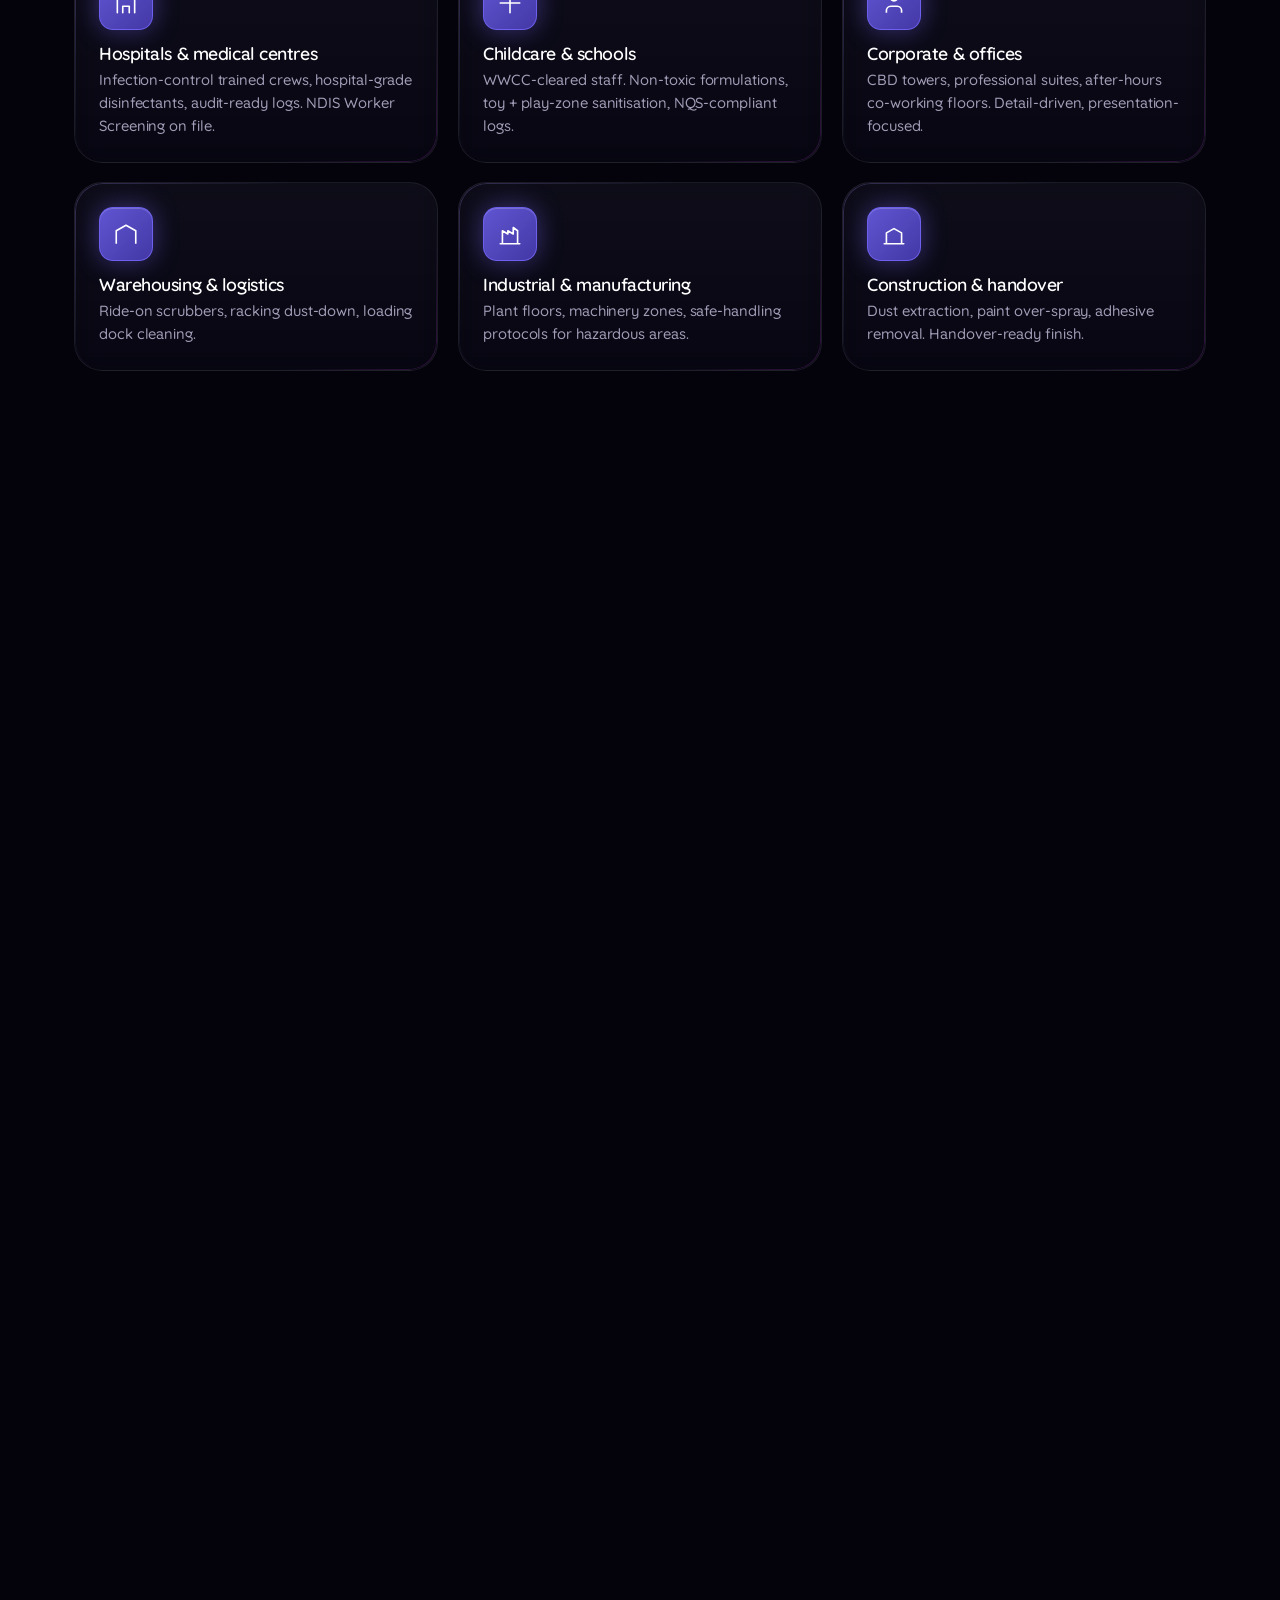
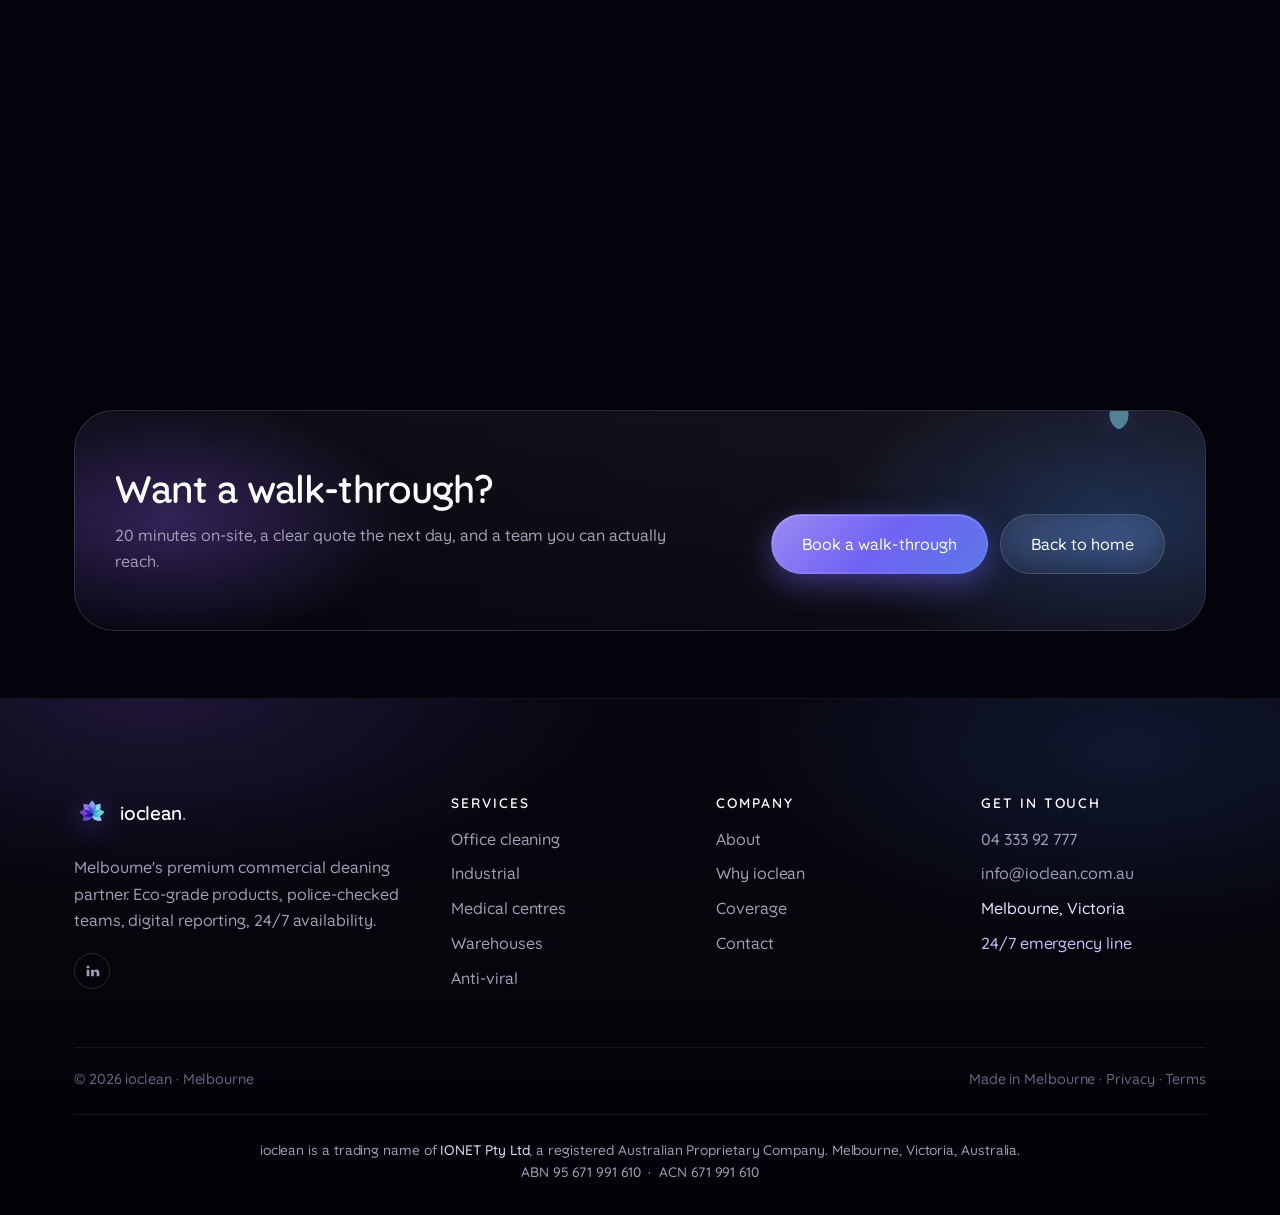
==== commit 00331300: "Add proper multi-resolution favicon set The single 512×512 logo.png linked as the favicon never load" ====
--- a/about.html
+++ b/about.html
@@ -8,8 +8,10 @@
   <meta name="description" content="ioclean is a Melbourne-based commercial cleaning operator combining technology, discipline and craftsmanship to deliver enterprise-grade service." />
   <meta name="theme-color" content="#04030c" />
 
-  <link rel="icon" type="image/png" href="assets/img/brand/logo.png" />
-  <link rel="apple-touch-icon" href="assets/img/brand/logo.png" />
+  <link rel="icon" href="/favicon.ico" sizes="any" />
+  <link rel="icon" type="image/png" sizes="32x32" href="/assets/img/brand/favicon-32.png" />
+  <link rel="icon" type="image/png" sizes="192x192" href="/assets/img/brand/favicon-192.png" />
+  <link rel="apple-touch-icon" sizes="180x180" href="/assets/img/brand/apple-touch-icon.png" />
   <link rel="preconnect" href="https://fonts.googleapis.com" />
   <link rel="preconnect" href="https://fonts.gstatic.com" crossorigin />
   <link rel="stylesheet" href="https://fonts.googleapis.com/css2?family=Quicksand:wght@400;500;600;700&family=JetBrains+Mono:wght@400;500&display=swap" />
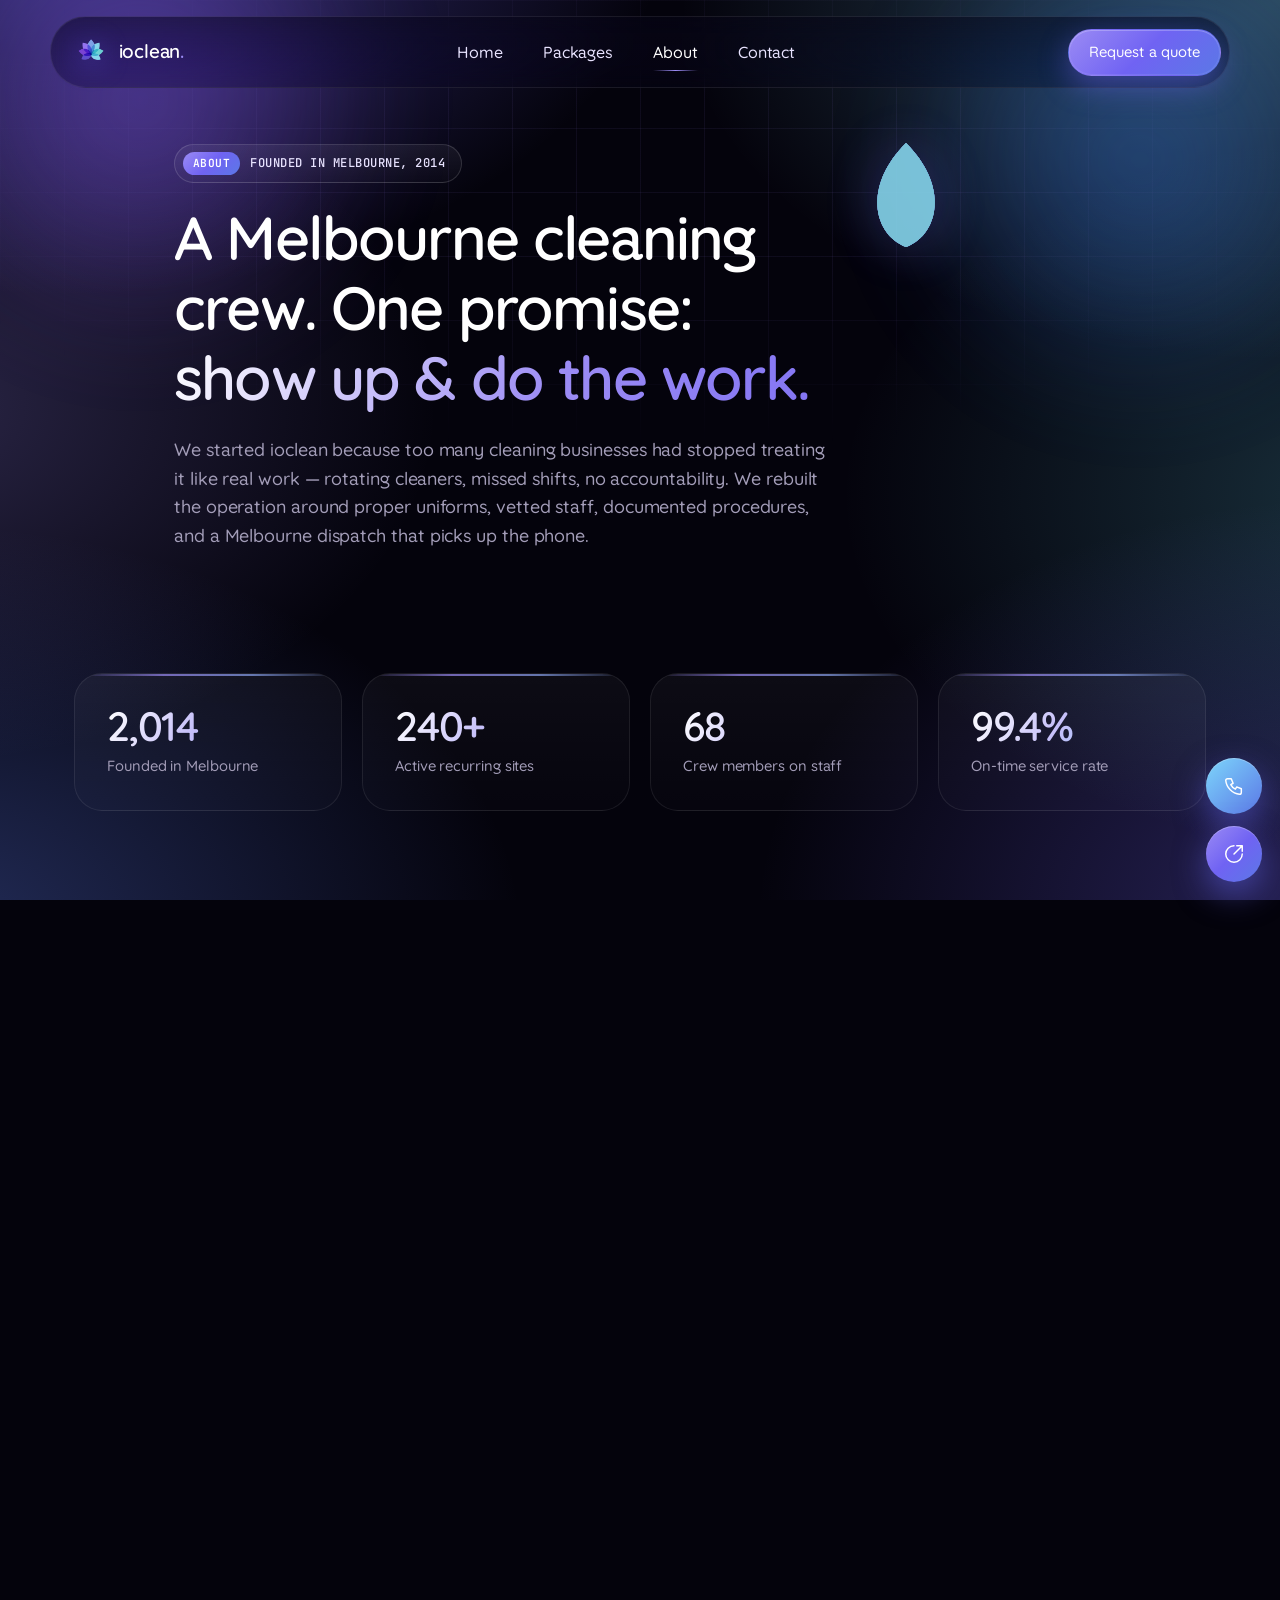
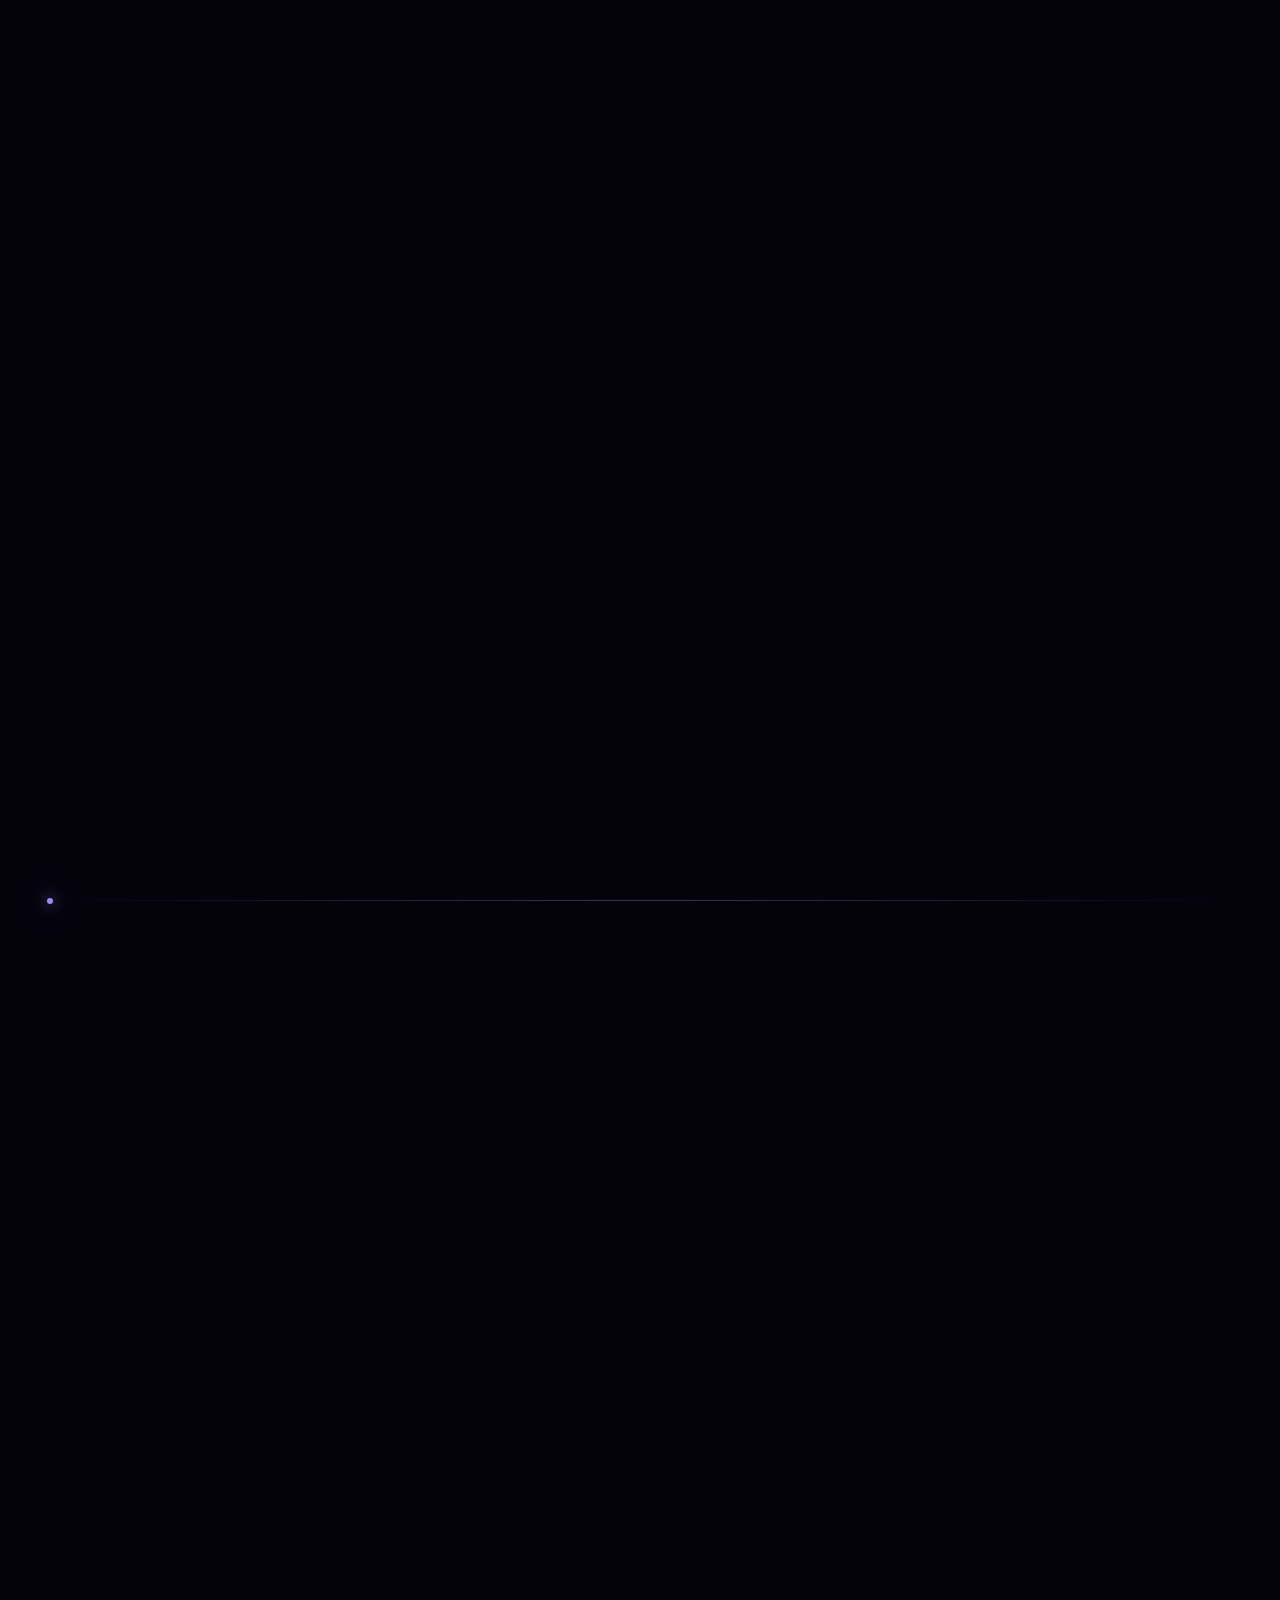
==== commit 156771b3: "Brand-correct favicon set + PNG og-image rendered with Quicksand Favicons: - The previous favicon wa" ====
--- a/about.html
+++ b/about.html
@@ -33,9 +33,9 @@
   <meta property="og:url" content="https://ioclean.com.au/about.html" />
   <meta property="og:title" content="About ioclean — Melbourne-based premium cleaning operator" />
   <meta property="og:description" content="ioclean is a Melbourne-based commercial cleaning operator combining technology, discipline and craftsmanship to deliver enterprise-grade service." />
-  <meta property="og:image" content="https://ioclean.com.au/assets/img/brand/og-image.svg" />
-  <meta property="og:image:secure_url" content="https://ioclean.com.au/assets/img/brand/og-image.svg" />
-  <meta property="og:image:type" content="image/svg+xml" />
+  <meta property="og:image" content="https://ioclean.com.au/assets/img/brand/og-image.png" />
+  <meta property="og:image:secure_url" content="https://ioclean.com.au/assets/img/brand/og-image.png" />
+  <meta property="og:image:type" content="image/png" />
   <meta property="og:image:width" content="1200" />
   <meta property="og:image:height" content="630" />
   <meta property="og:image:alt" content="ioclean — Melbourne's premium commercial cleaning partner" />
@@ -44,7 +44,7 @@
   <meta name="twitter:card" content="summary_large_image" />
   <meta name="twitter:title" content="About ioclean — Melbourne-based premium cleaning operator" />
   <meta name="twitter:description" content="ioclean is a Melbourne-based commercial cleaning operator combining technology, discipline and craftsmanship to deliver enterprise-grade service." />
-  <meta name="twitter:image" content="https://ioclean.com.au/assets/img/brand/og-image.svg" />
+  <meta name="twitter:image" content="https://ioclean.com.au/assets/img/brand/og-image.png" />
   <meta name="twitter:image:alt" content="ioclean — Melbourne's premium commercial cleaning partner" />
 
   <!-- Breadcrumb structured data -->
@@ -71,7 +71,7 @@
         "url": "https://ioclean.com.au/",
         "logo": {
           "@type": "ImageObject",
-          "url": "https://ioclean.com.au/assets/img/brand/og-image.svg",
+          "url": "https://ioclean.com.au/assets/img/brand/og-image.png",
           "width": 1200,
           "height": 630
         },
@@ -89,7 +89,7 @@
         "@type": ["LocalBusiness", "ProfessionalService"],
         "@id": "https://ioclean.com.au/#business",
         "name": "ioclean",
-        "image": "https://ioclean.com.au/assets/img/brand/og-image.svg",
+        "image": "https://ioclean.com.au/assets/img/brand/og-image.png",
         "url": "https://ioclean.com.au/",
         "telephone": "+61-3-0000-0000",
         "email": "info@ioclean.com.au",
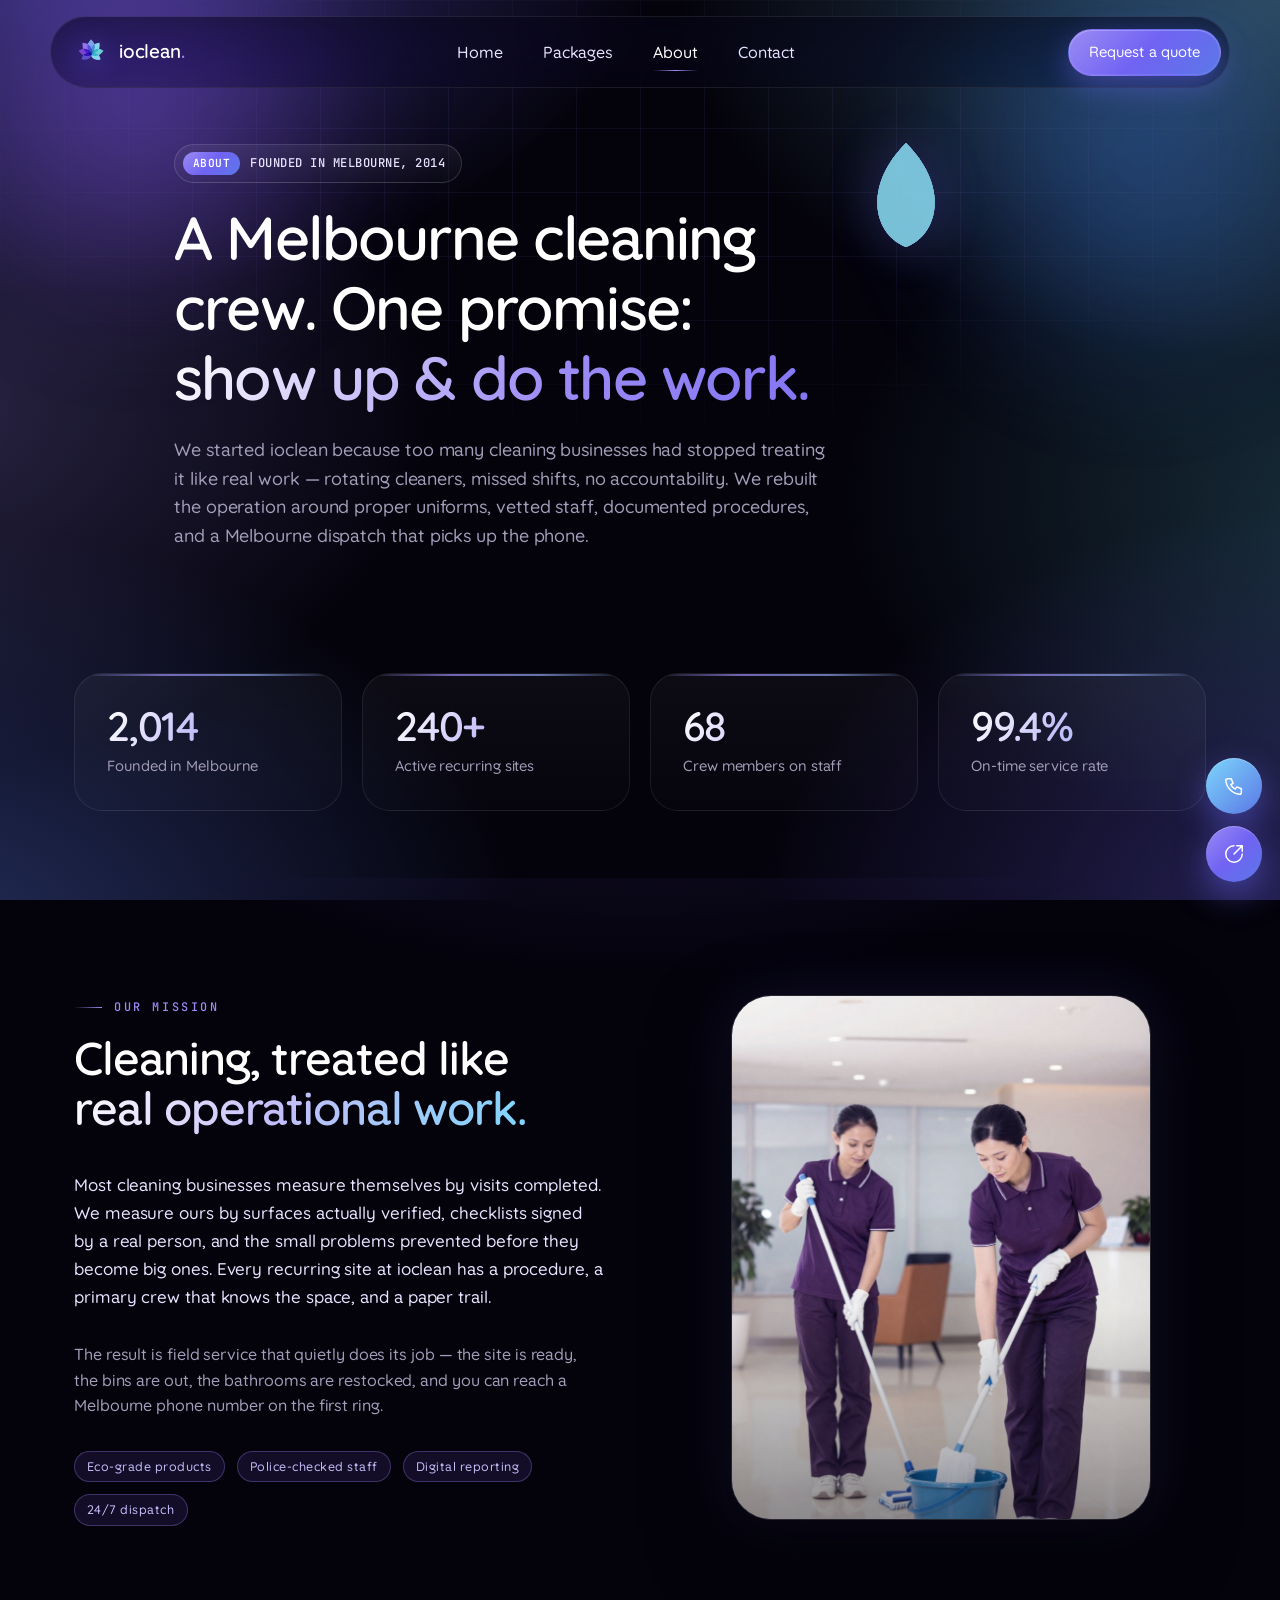
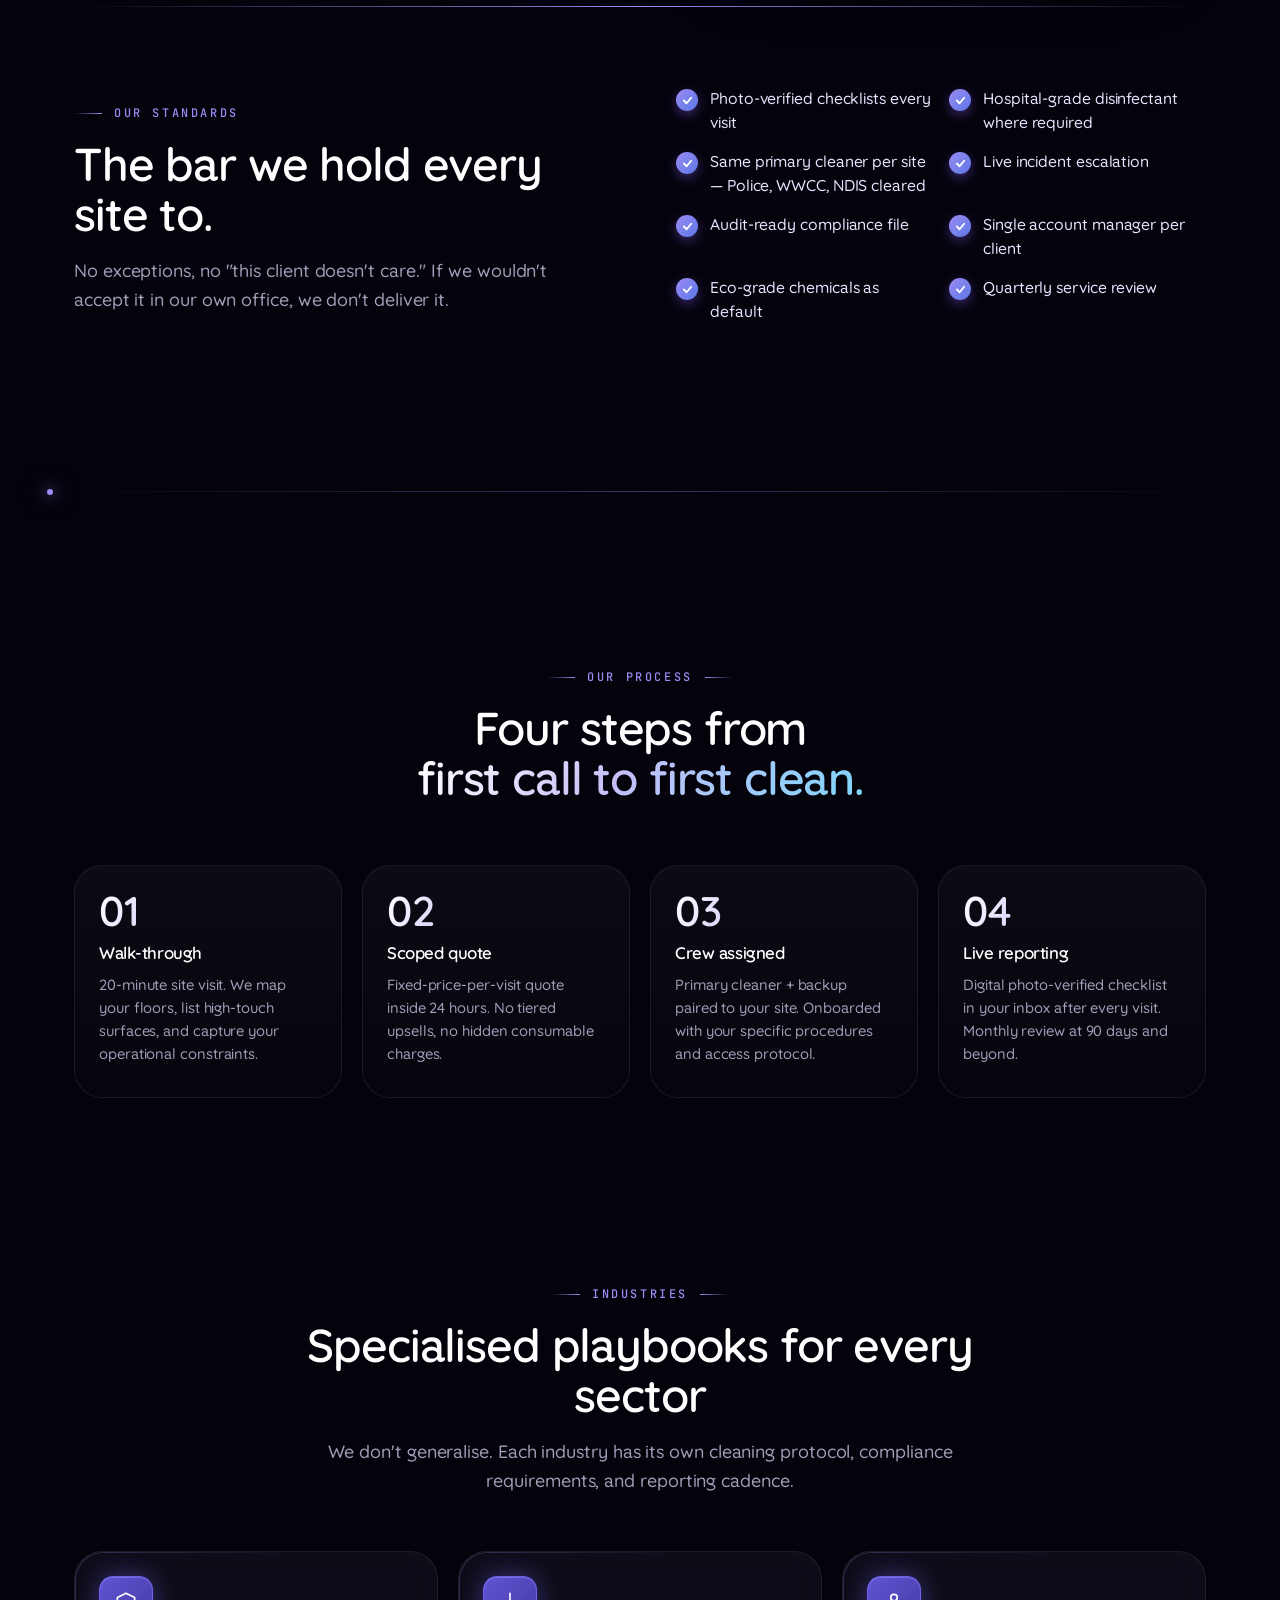
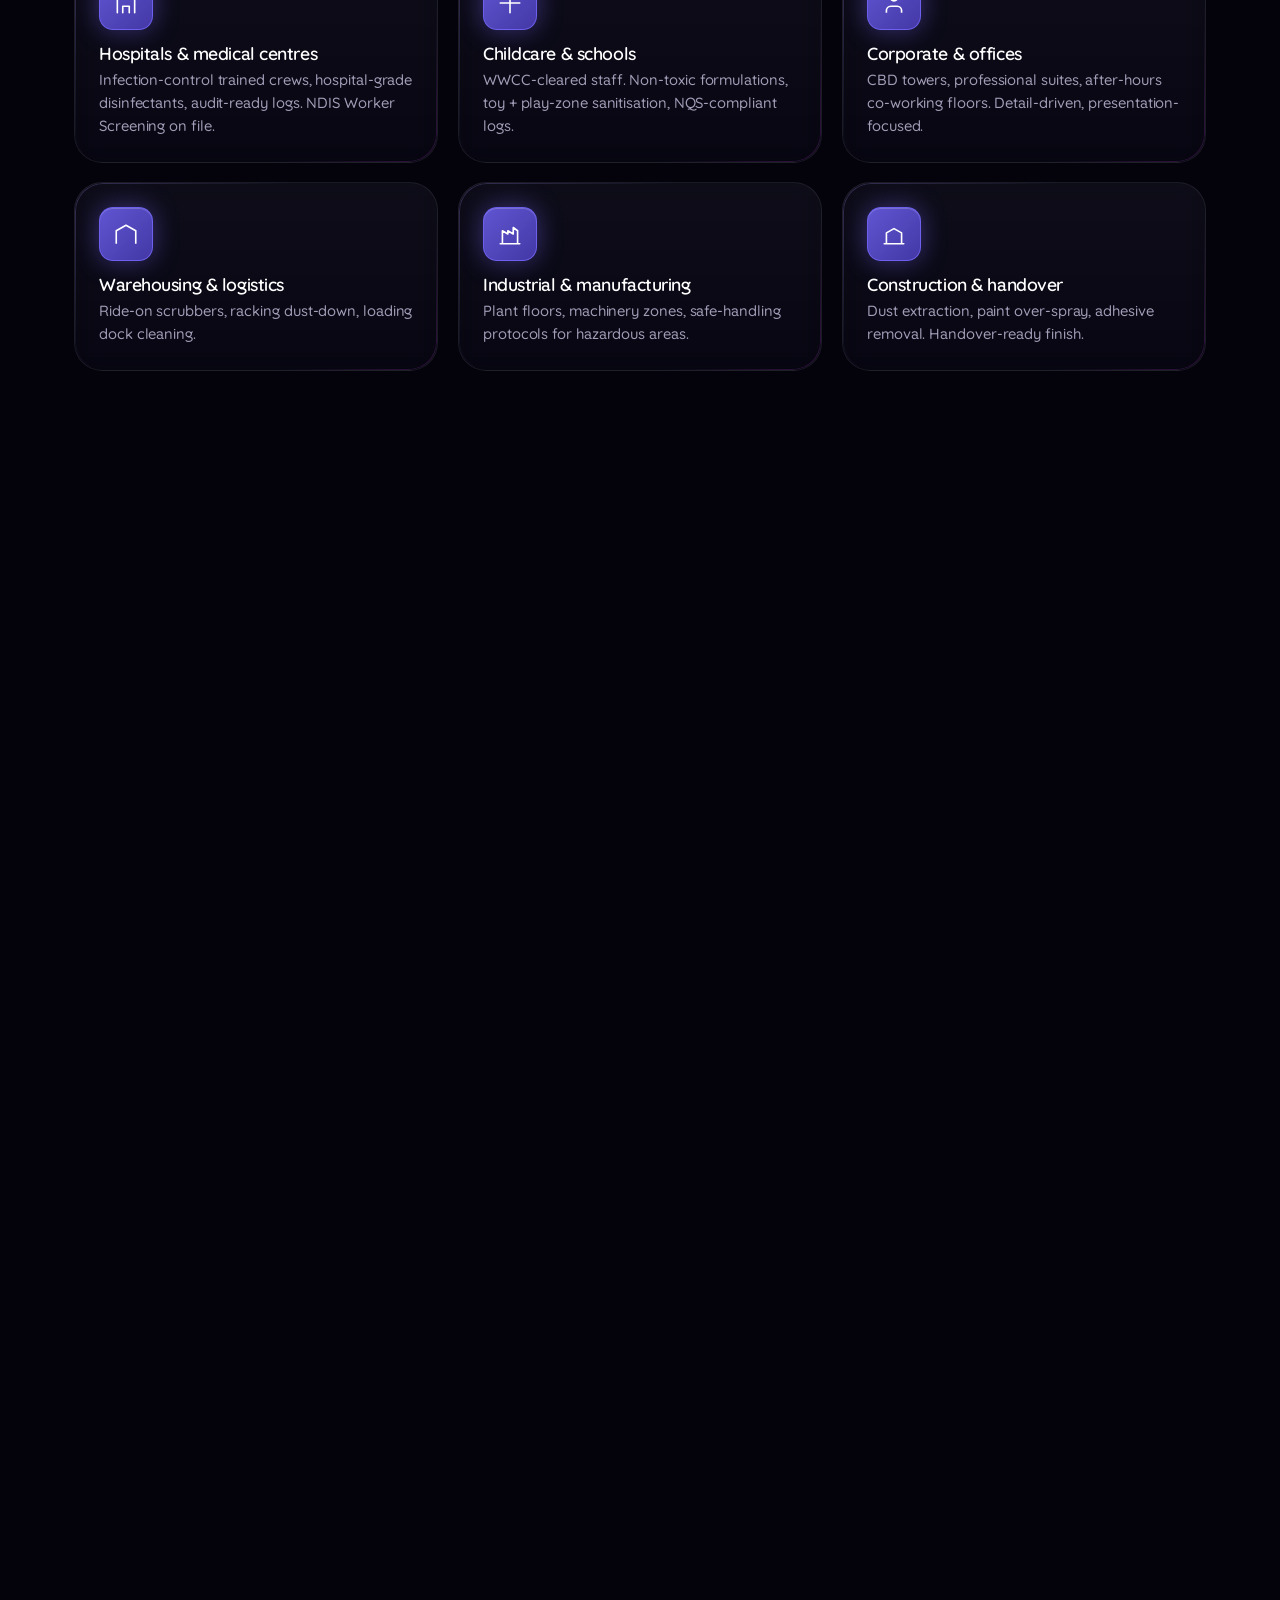
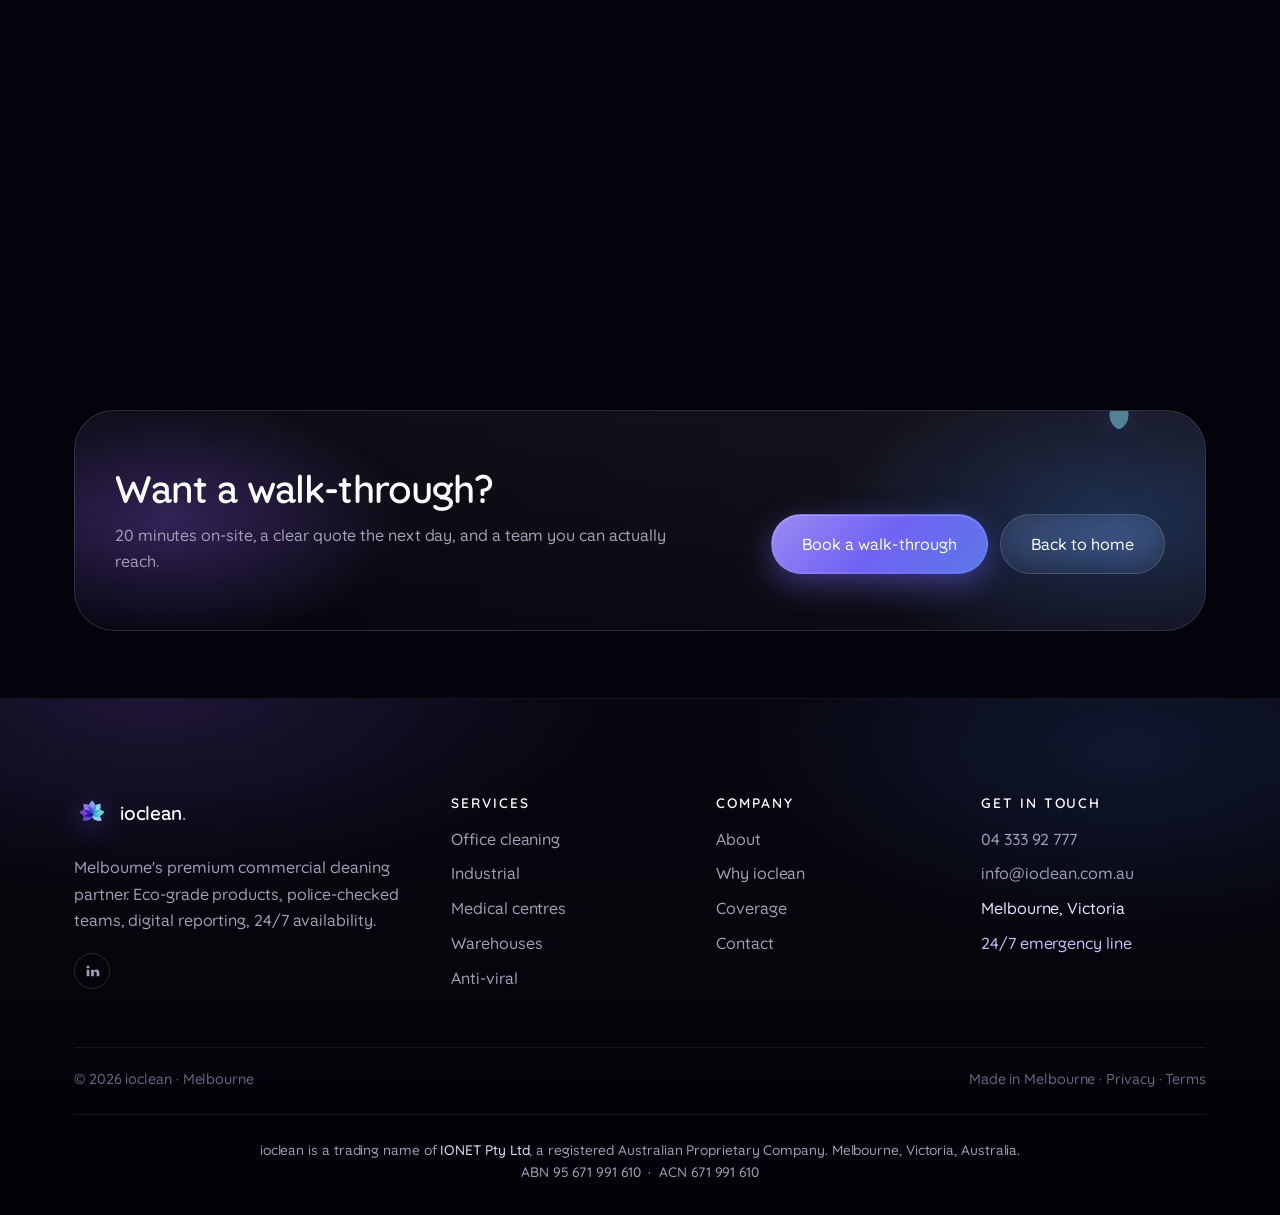
==== commit b8afb4c2: "Favicons: drop dark background, transparent lotus + cache-buster - Rebuild every favicon (16/32/192/" ====
--- a/about.html
+++ b/about.html
@@ -8,10 +8,10 @@
   <meta name="description" content="ioclean is a Melbourne-based commercial cleaning operator combining technology, discipline and craftsmanship to deliver enterprise-grade service." />
   <meta name="theme-color" content="#04030c" />
 
-  <link rel="icon" href="/favicon.ico" sizes="any" />
-  <link rel="icon" type="image/png" sizes="32x32" href="/assets/img/brand/favicon-32.png" />
-  <link rel="icon" type="image/png" sizes="192x192" href="/assets/img/brand/favicon-192.png" />
-  <link rel="apple-touch-icon" sizes="180x180" href="/assets/img/brand/apple-touch-icon.png" />
+  <link rel="icon" href="/favicon.ico?v=3" sizes="any" />
+  <link rel="icon" type="image/png" sizes="32x32" href="/assets/img/brand/favicon-32.png?v=3" />
+  <link rel="icon" type="image/png" sizes="192x192" href="/assets/img/brand/favicon-192.png?v=3" />
+  <link rel="apple-touch-icon" sizes="180x180" href="/assets/img/brand/apple-touch-icon.png?v=3" />
   <link rel="preconnect" href="https://fonts.googleapis.com" />
   <link rel="preconnect" href="https://fonts.gstatic.com" crossorigin />
   <link rel="stylesheet" href="https://fonts.googleapis.com/css2?family=Quicksand:wght@400;500;600;700&family=JetBrains+Mono:wght@400;500&display=swap" />
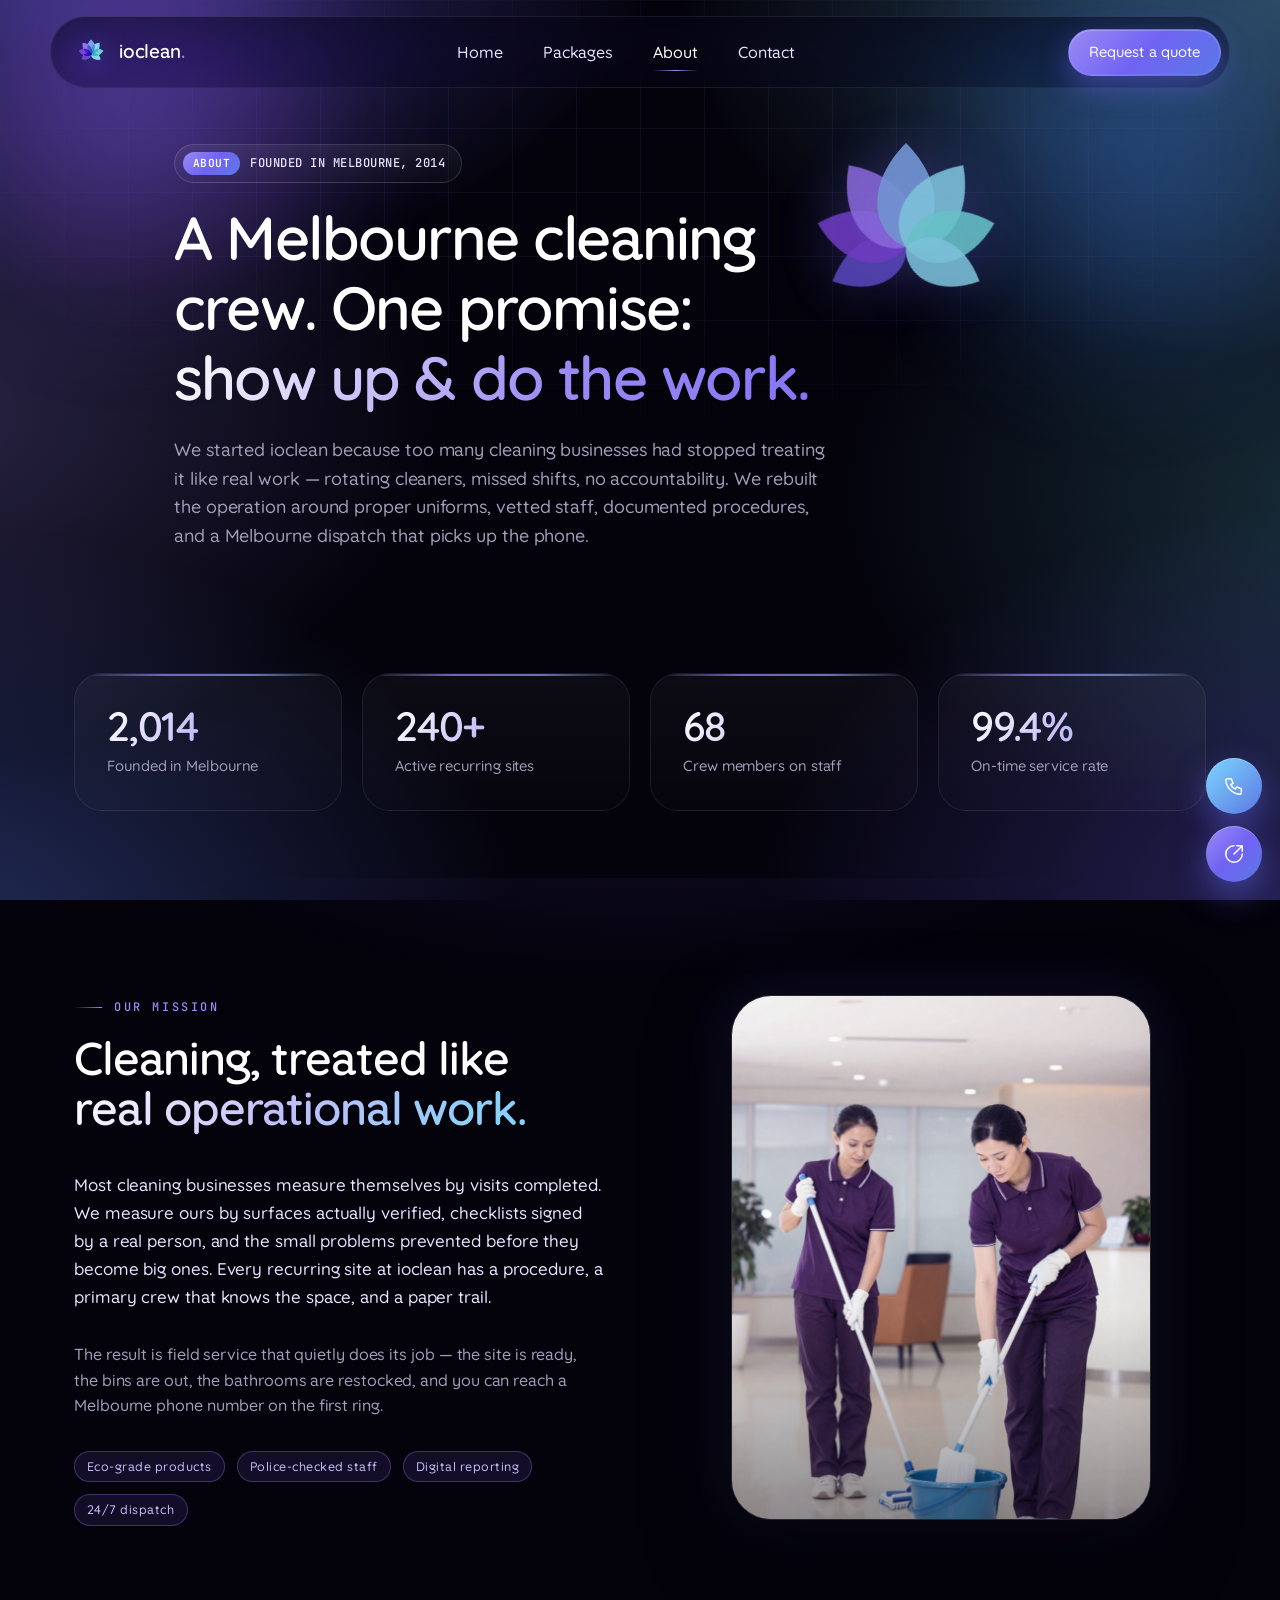
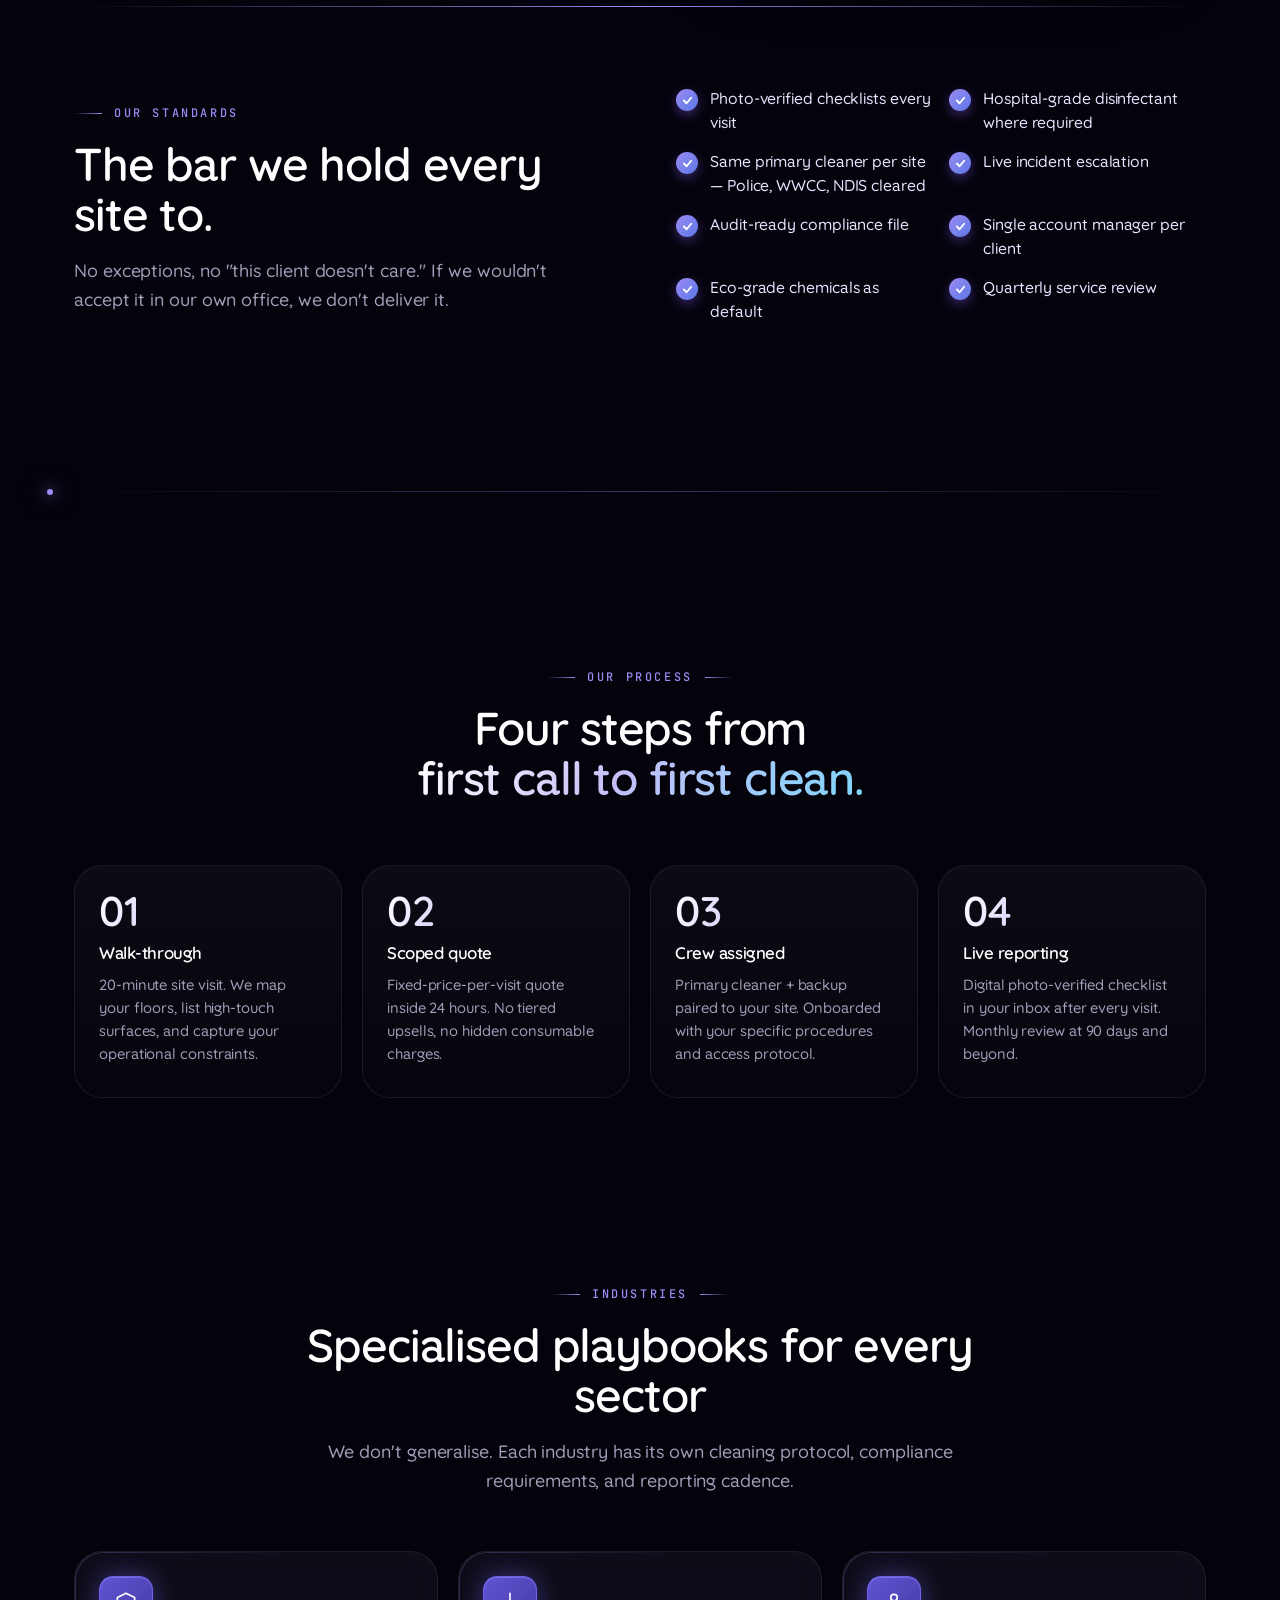
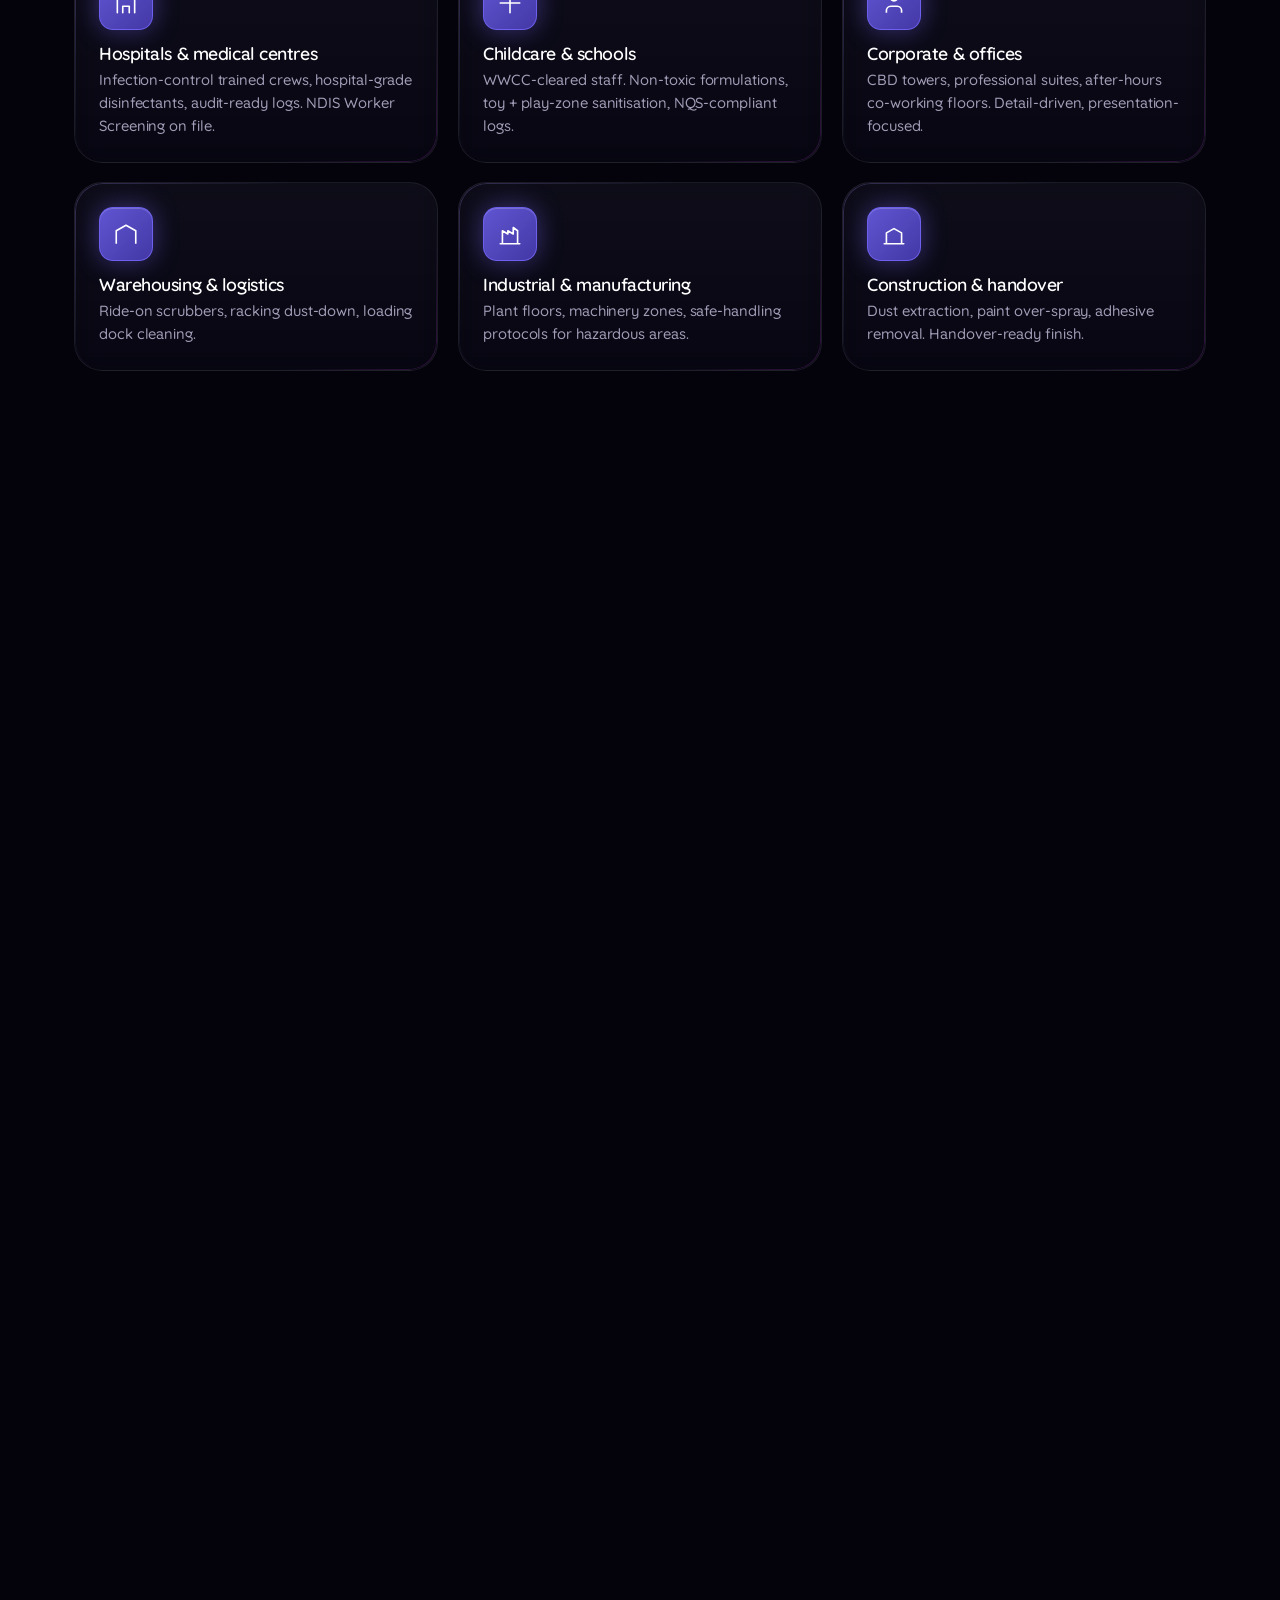
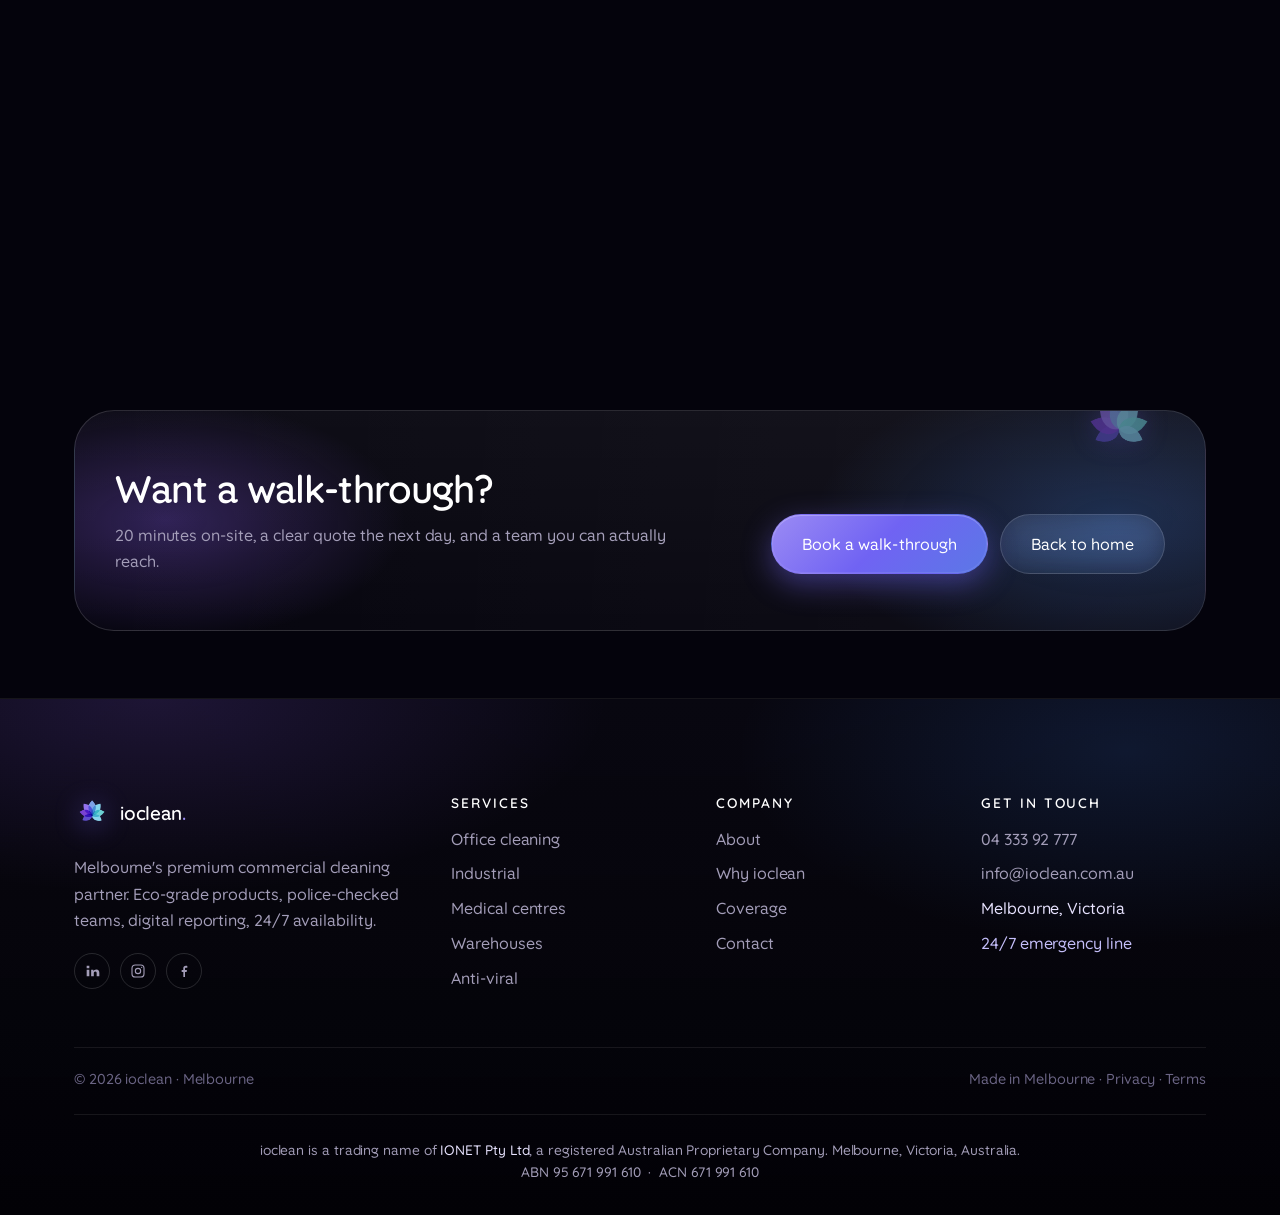
==== commit 946539c4: "Footer social: add Instagram + Facebook (ioclean.com.au) alongside LinkedIn Both handles are the sam" ====
--- a/about.html
+++ b/about.html
@@ -75,7 +75,7 @@
           "width": 1200,
           "height": 630
         },
-        "sameAs": ["https://www.linkedin.com/company/ioclean"],
+        "sameAs": ["https://www.linkedin.com/company/ioclean","https://www.instagram.com/ioclean.com.au","https://www.facebook.com/ioclean.com.au"],
         "contactPoint": [{
           "@type": "ContactPoint",
           "telephone": "+61-3-0000-0000",
@@ -536,7 +536,7 @@
           </a>
           <p>Melbourne's premium commercial cleaning partner. Eco-grade products, police-checked teams, digital reporting, 24/7 availability.</p>
           <div class="footer__social" style="margin-top:20px">
-            <a href="https://www.linkedin.com/company/ioclean" target="_blank" rel="noopener" aria-label="ioclean on LinkedIn"><svg viewBox="0 0 24 24" fill="currentColor"><path d="M4 4h4v4H4V4zm0 6h4v10H4V10zm6 0h4v2c.7-1.2 2.4-2.3 4.5-2.3 3.3 0 4.5 2 4.5 5.4V20h-4v-4.5c0-1.6-.6-2.7-2-2.7-1.5 0-2.3 1.1-2.3 2.7V20h-4V10z"/></svg></a>
+            <a href="https://www.linkedin.com/company/ioclean" target="_blank" rel="noopener" aria-label="ioclean on LinkedIn"><svg viewBox="0 0 24 24" fill="currentColor"><path d="M4 4h4v4H4V4zm0 6h4v10H4V10zm6 0h4v2c.7-1.2 2.4-2.3 4.5-2.3 3.3 0 4.5 2 4.5 5.4V20h-4v-4.5c0-1.6-.6-2.7-2-2.7-1.5 0-2.3 1.1-2.3 2.7V20h-4V10z"/></svg></a><a href="https://www.instagram.com/ioclean.com.au" target="_blank" rel="noopener" aria-label="ioclean on Instagram"><svg viewBox="0 0 24 24" fill="none" stroke="currentColor" stroke-width="1.7"><rect x="3" y="3" width="18" height="18" rx="5"/><circle cx="12" cy="12" r="4"/><circle cx="17.5" cy="6.5" r="1" fill="currentColor" stroke="none"/></svg></a><a href="https://www.facebook.com/ioclean.com.au" target="_blank" rel="noopener" aria-label="ioclean on Facebook"><svg viewBox="0 0 24 24" fill="currentColor"><path d="M13.5 21v-7.5h2.5l.4-3H13.5V8.6c0-.9.3-1.5 1.5-1.5H17V4.4c-.3 0-1.2-.1-2.3-.1-2.3 0-3.8 1.4-3.8 3.9v2.2H8.5v3H11V21h2.5z"/></svg></a>
           </div>
         </div>
         <div>
--- a/assets/css/main.css
+++ b/assets/css/main.css
@@ -20,3 +20,4 @@
 @import url('./footer.css');
 @import url('./photos.css');
 @import url('./logo.css');
+@import url('./mobile.css');
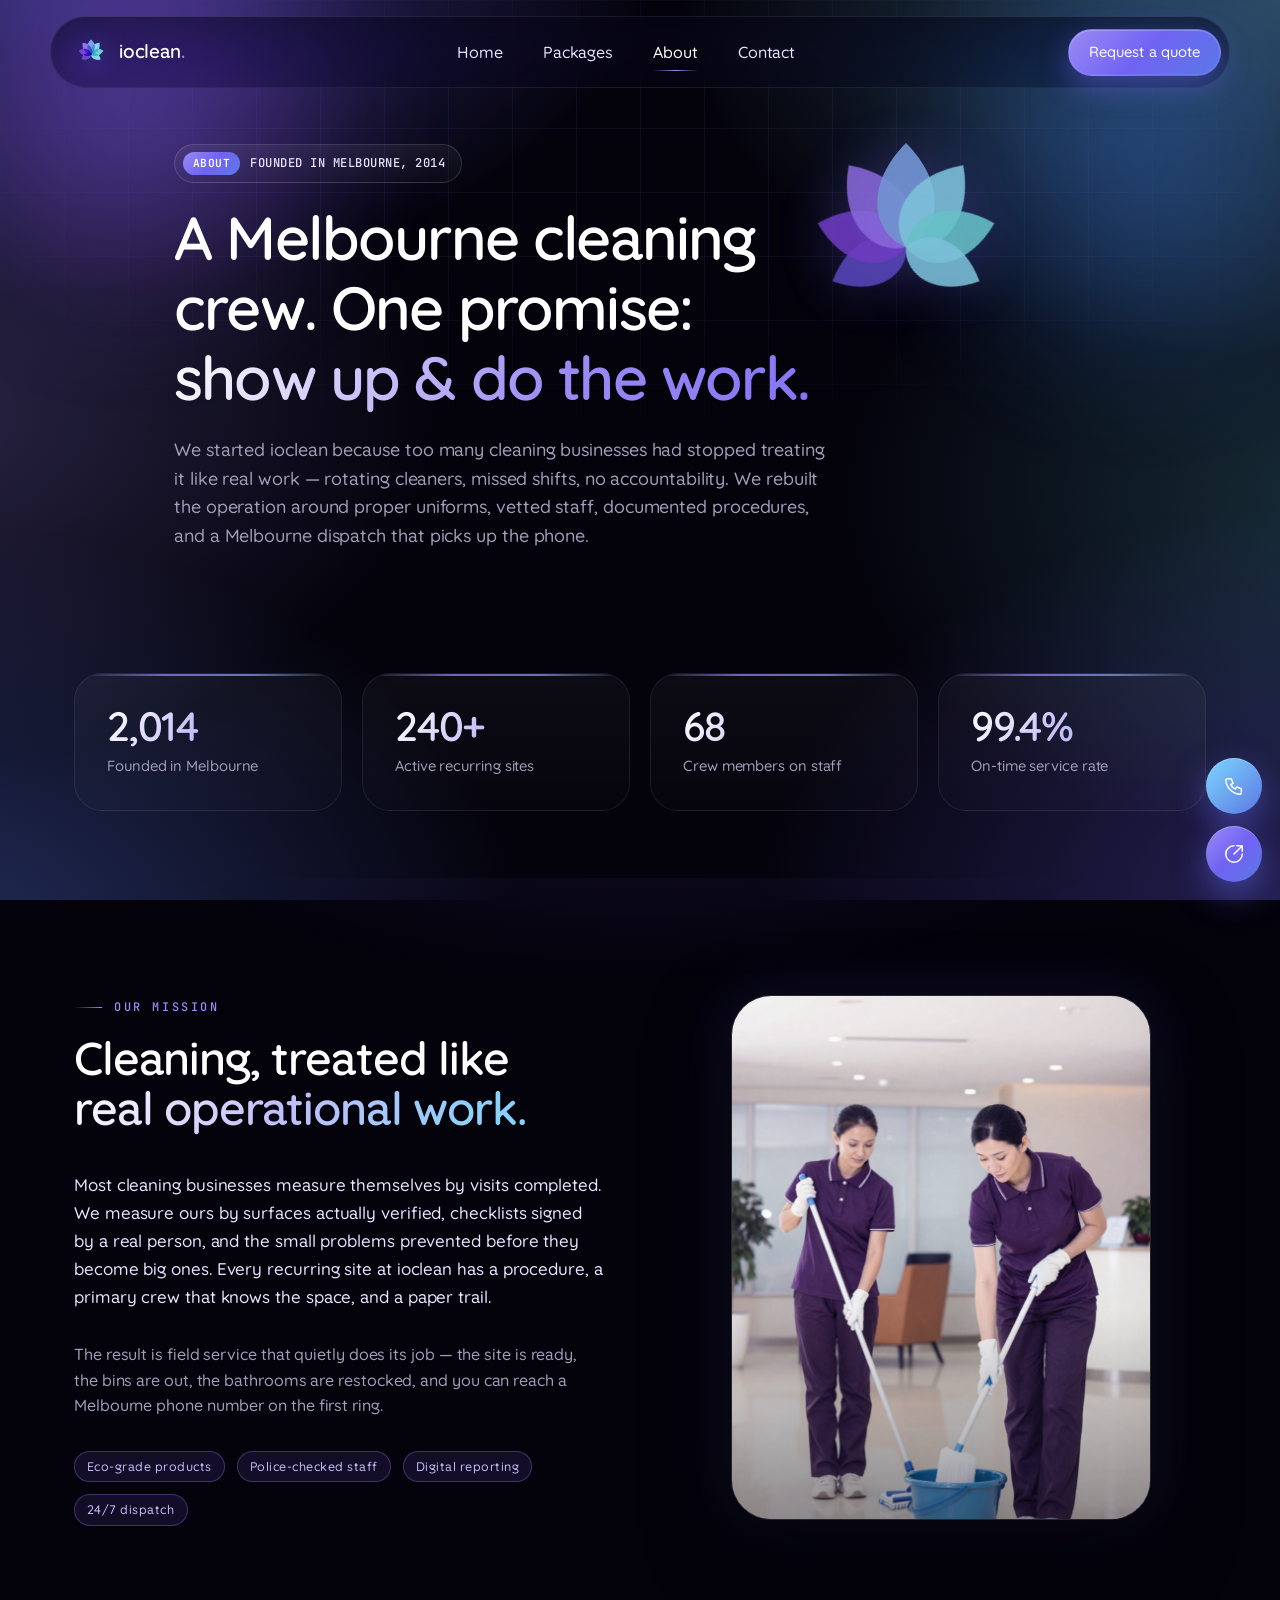
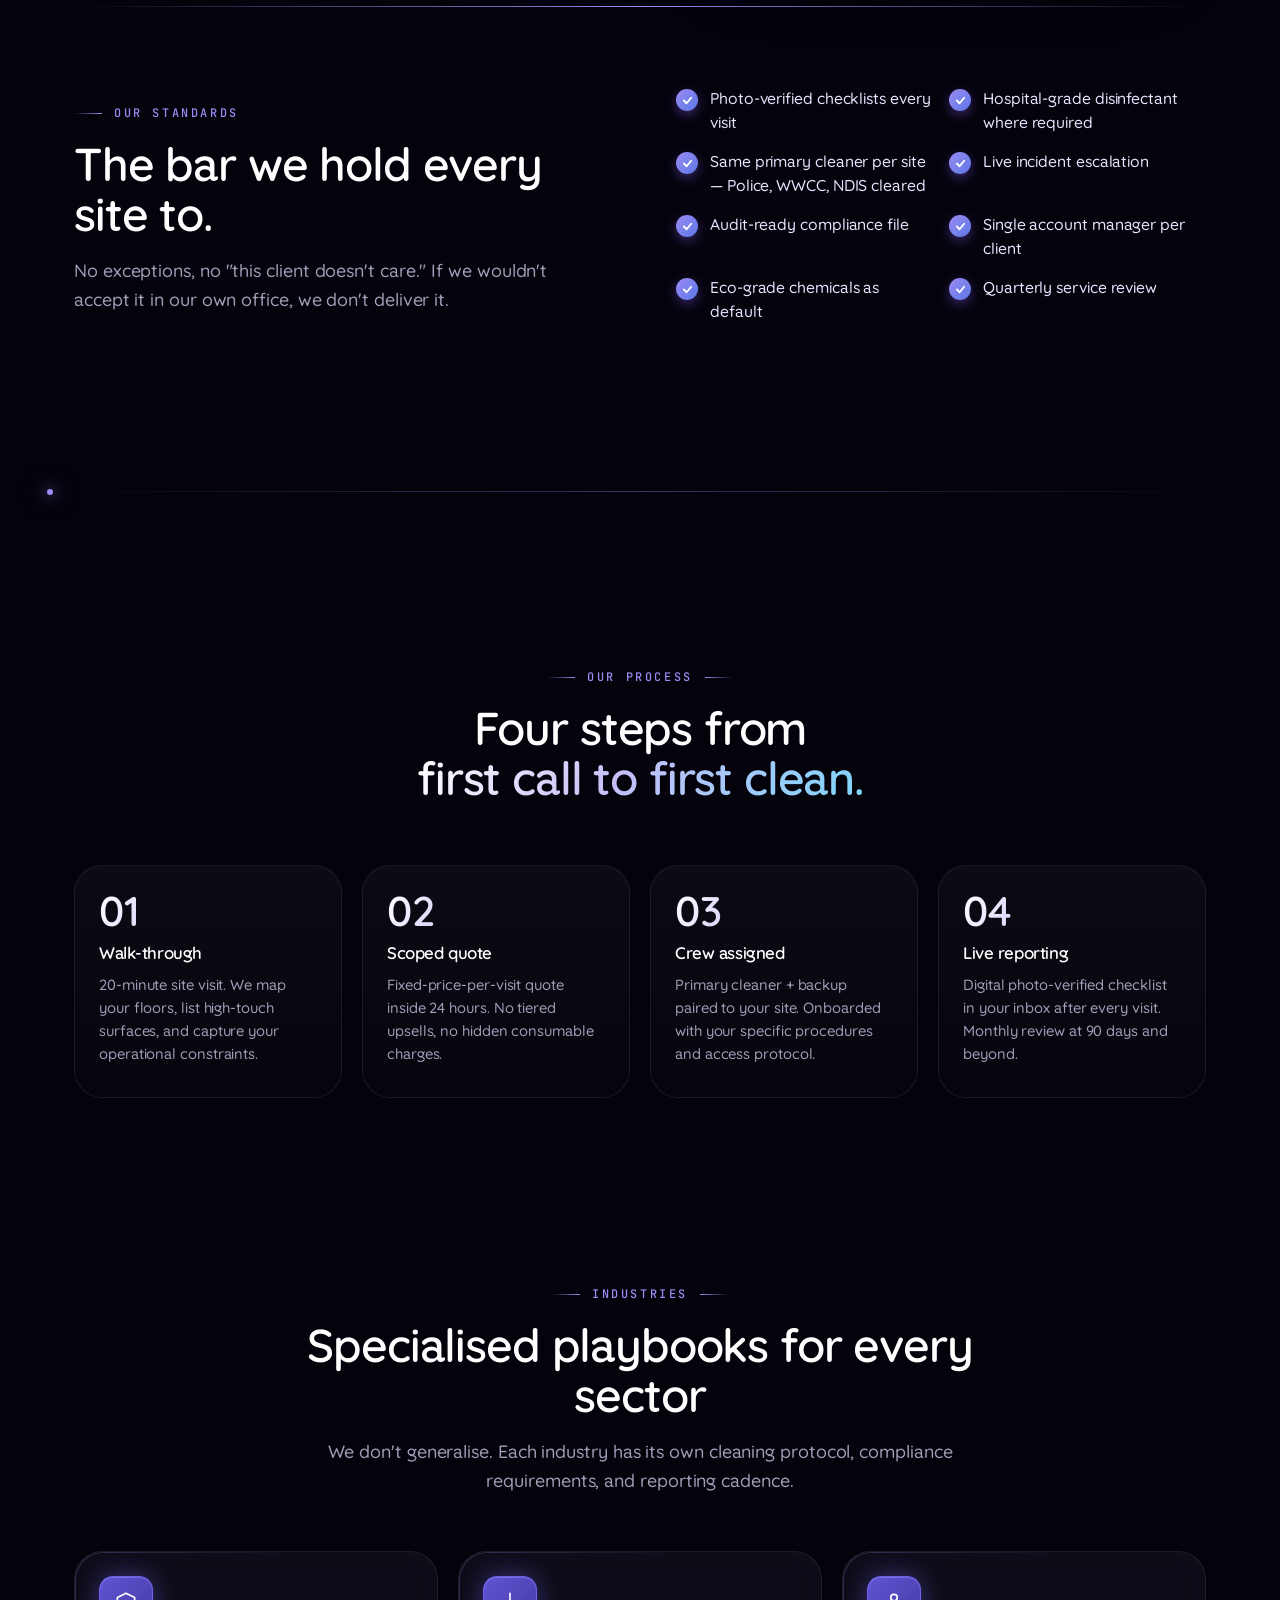
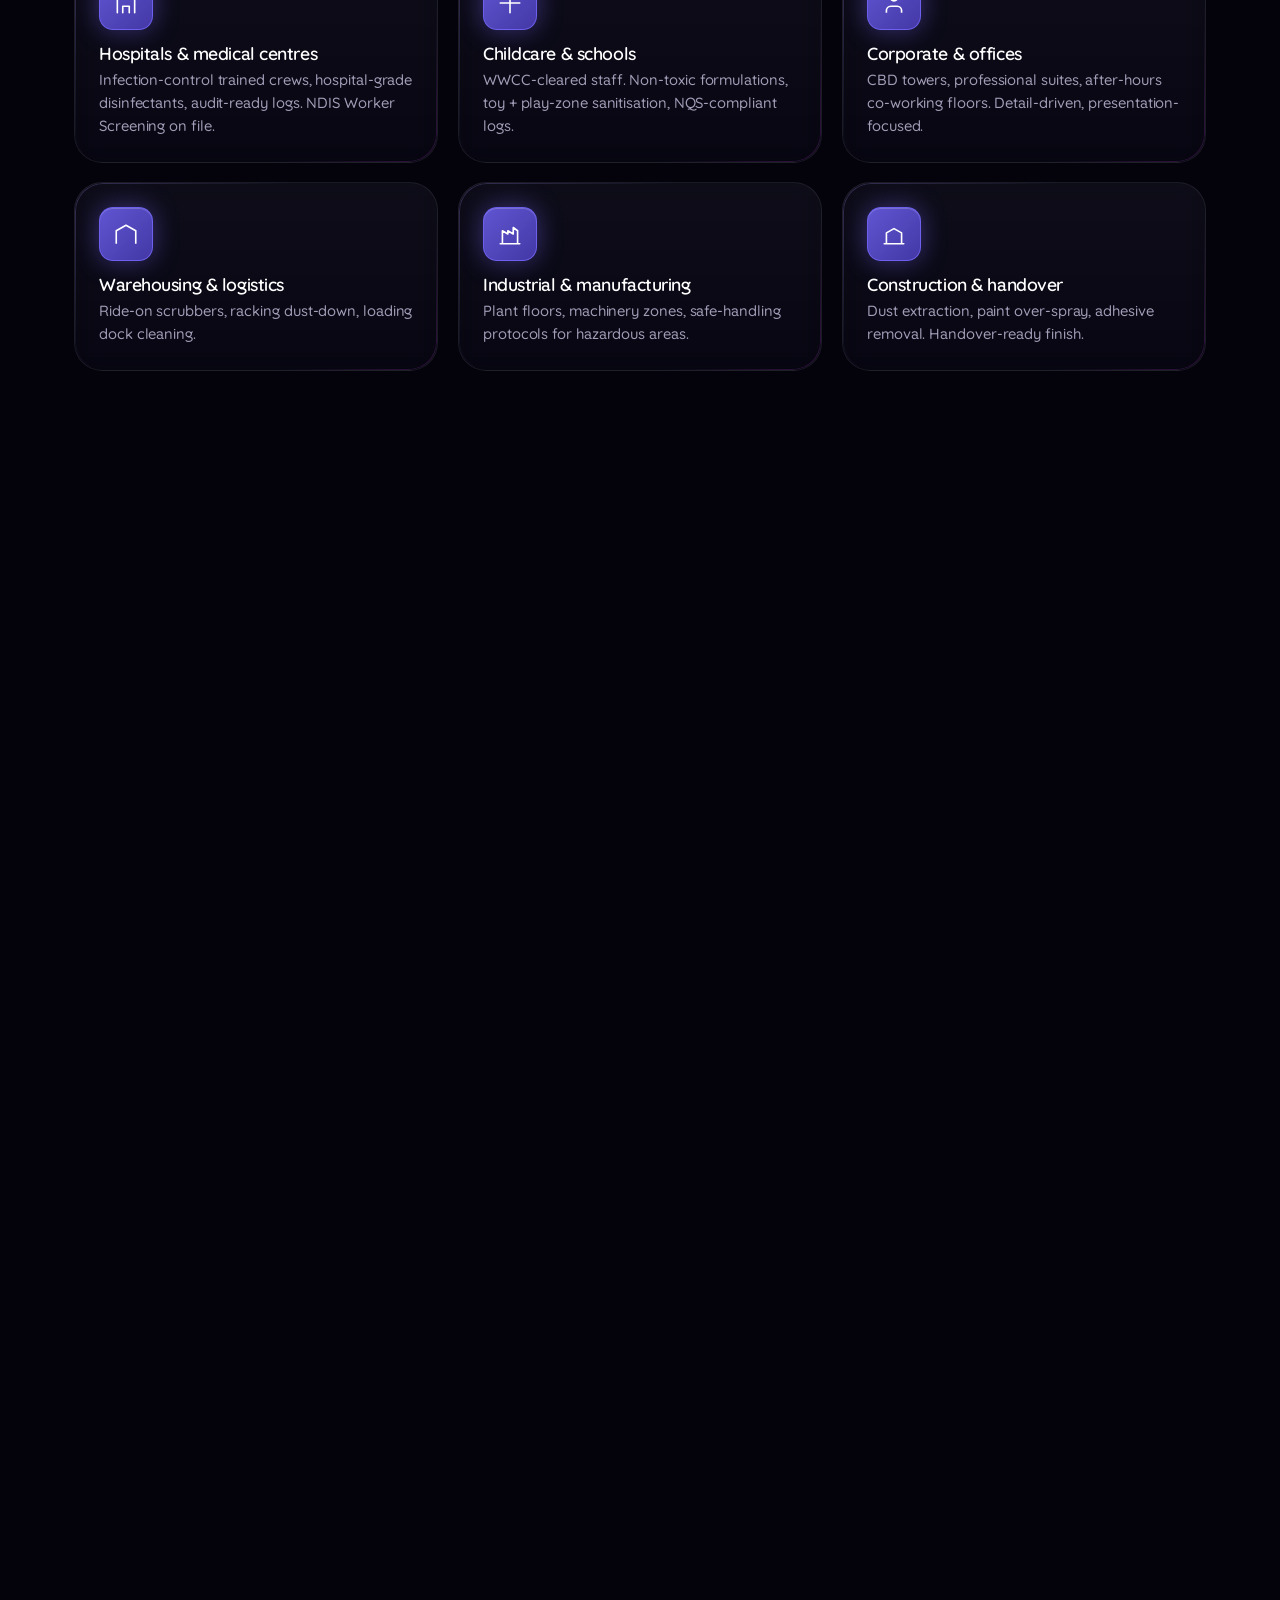
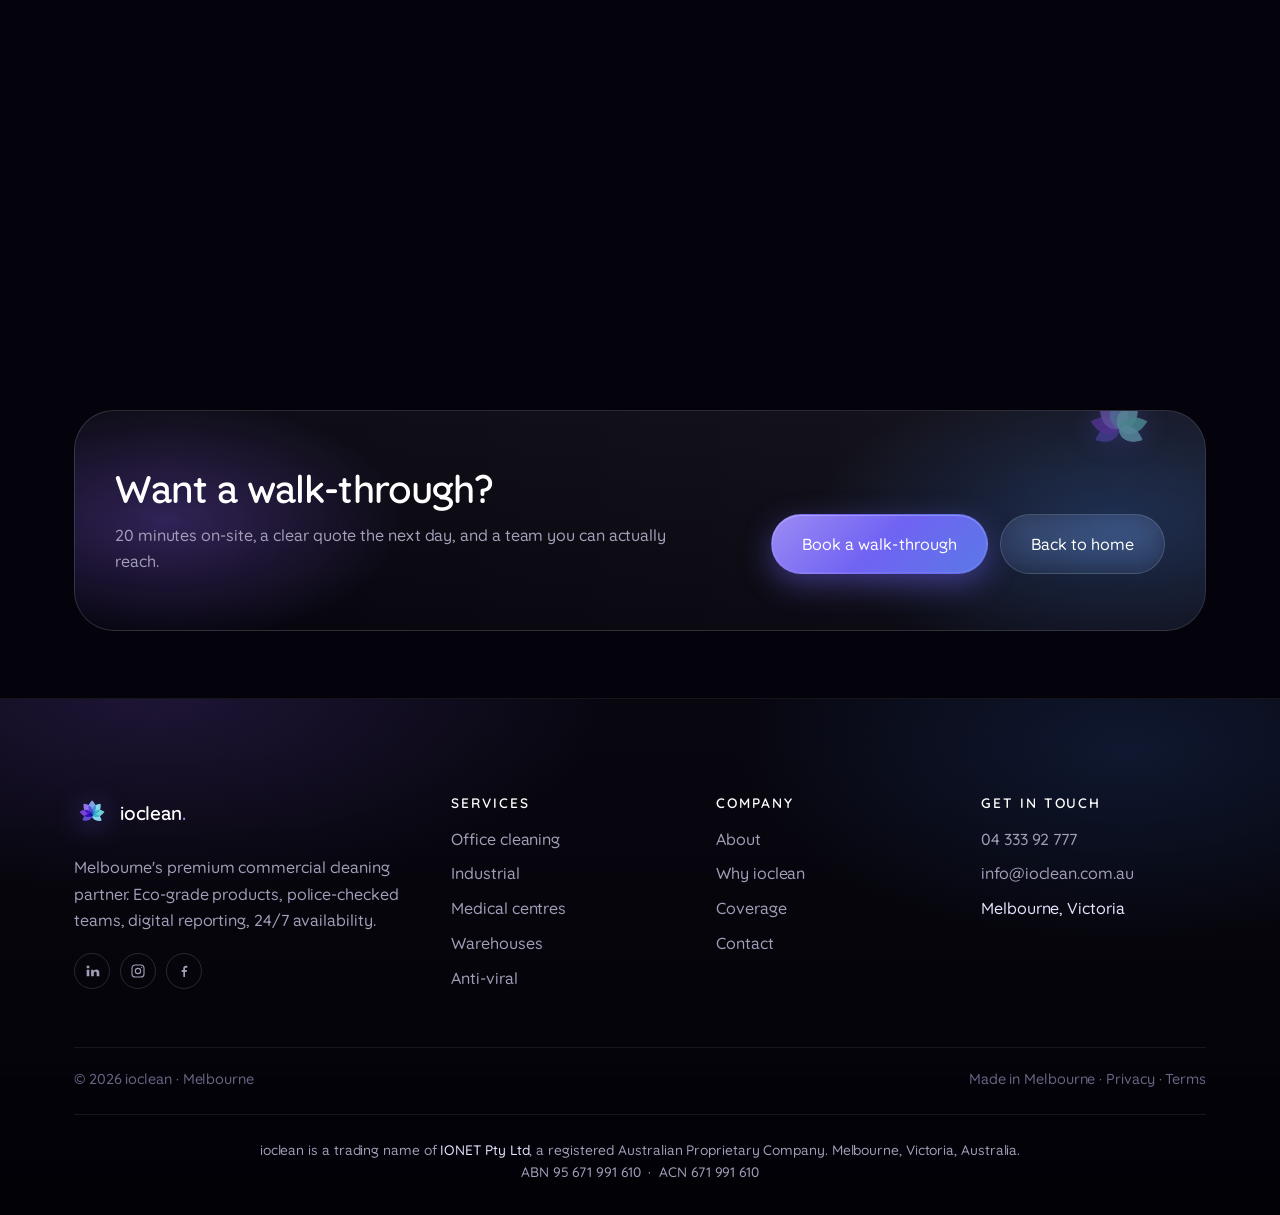
==== commit 82b4a30c: "Remove all emergency cleaning references site-wide Service is no longer offered. Removed the emergen" ====
--- a/about.html
+++ b/about.html
@@ -24,7 +24,7 @@
   <meta name="geo.placename" content="Melbourne" />
   <meta name="geo.position" content="-37.8136;144.9631" />
   <meta name="ICBM" content="-37.8136, 144.9631" />
-  <meta name="keywords" content="commercial cleaning Melbourne, office cleaning, industrial cleaning, medical centre cleaning, childcare cleaning, warehouse cleaning, end-of-lease cleaning, post-construction cleaning, emergency cleaning, anti-viral cleaning, ioclean" />
+  <meta name="keywords" content="commercial cleaning Melbourne, office cleaning, industrial cleaning, medical centre cleaning, childcare cleaning, warehouse cleaning, end-of-lease cleaning, post-construction cleaning, anti-viral cleaning, ioclean" />
 
   <!-- Open Graph -->
   <meta property="og:type" content="website" />
@@ -125,7 +125,6 @@
             { "@type": "Offer", "itemOffered": { "@type": "Service", "name": "Warehouse cleaning" } },
             { "@type": "Offer", "itemOffered": { "@type": "Service", "name": "End-of-lease cleaning" } },
             { "@type": "Offer", "itemOffered": { "@type": "Service", "name": "Post-construction cleaning" } },
-            { "@type": "Offer", "itemOffered": { "@type": "Service", "name": "Emergency cleaning" } },
             { "@type": "Offer", "itemOffered": { "@type": "Service", "name": "Anti-viral deep cleaning" } }
           ]
         },
@@ -564,7 +563,6 @@
             <li><a href="#" data-tel="MDQzMzM5Mjc3Nw==" data-tel-display="MDQgMzMzIDkyIDc3Nw==">Office line</a></li>
             <li><a href="mailto:info@ioclean.com.au">info@ioclean.com.au</a></li>
             <li>Melbourne, Victoria</li>
-            <li style="color:var(--c-violet-200)">24/7 emergency line</li>
           </ul>
         </div>
       </div>
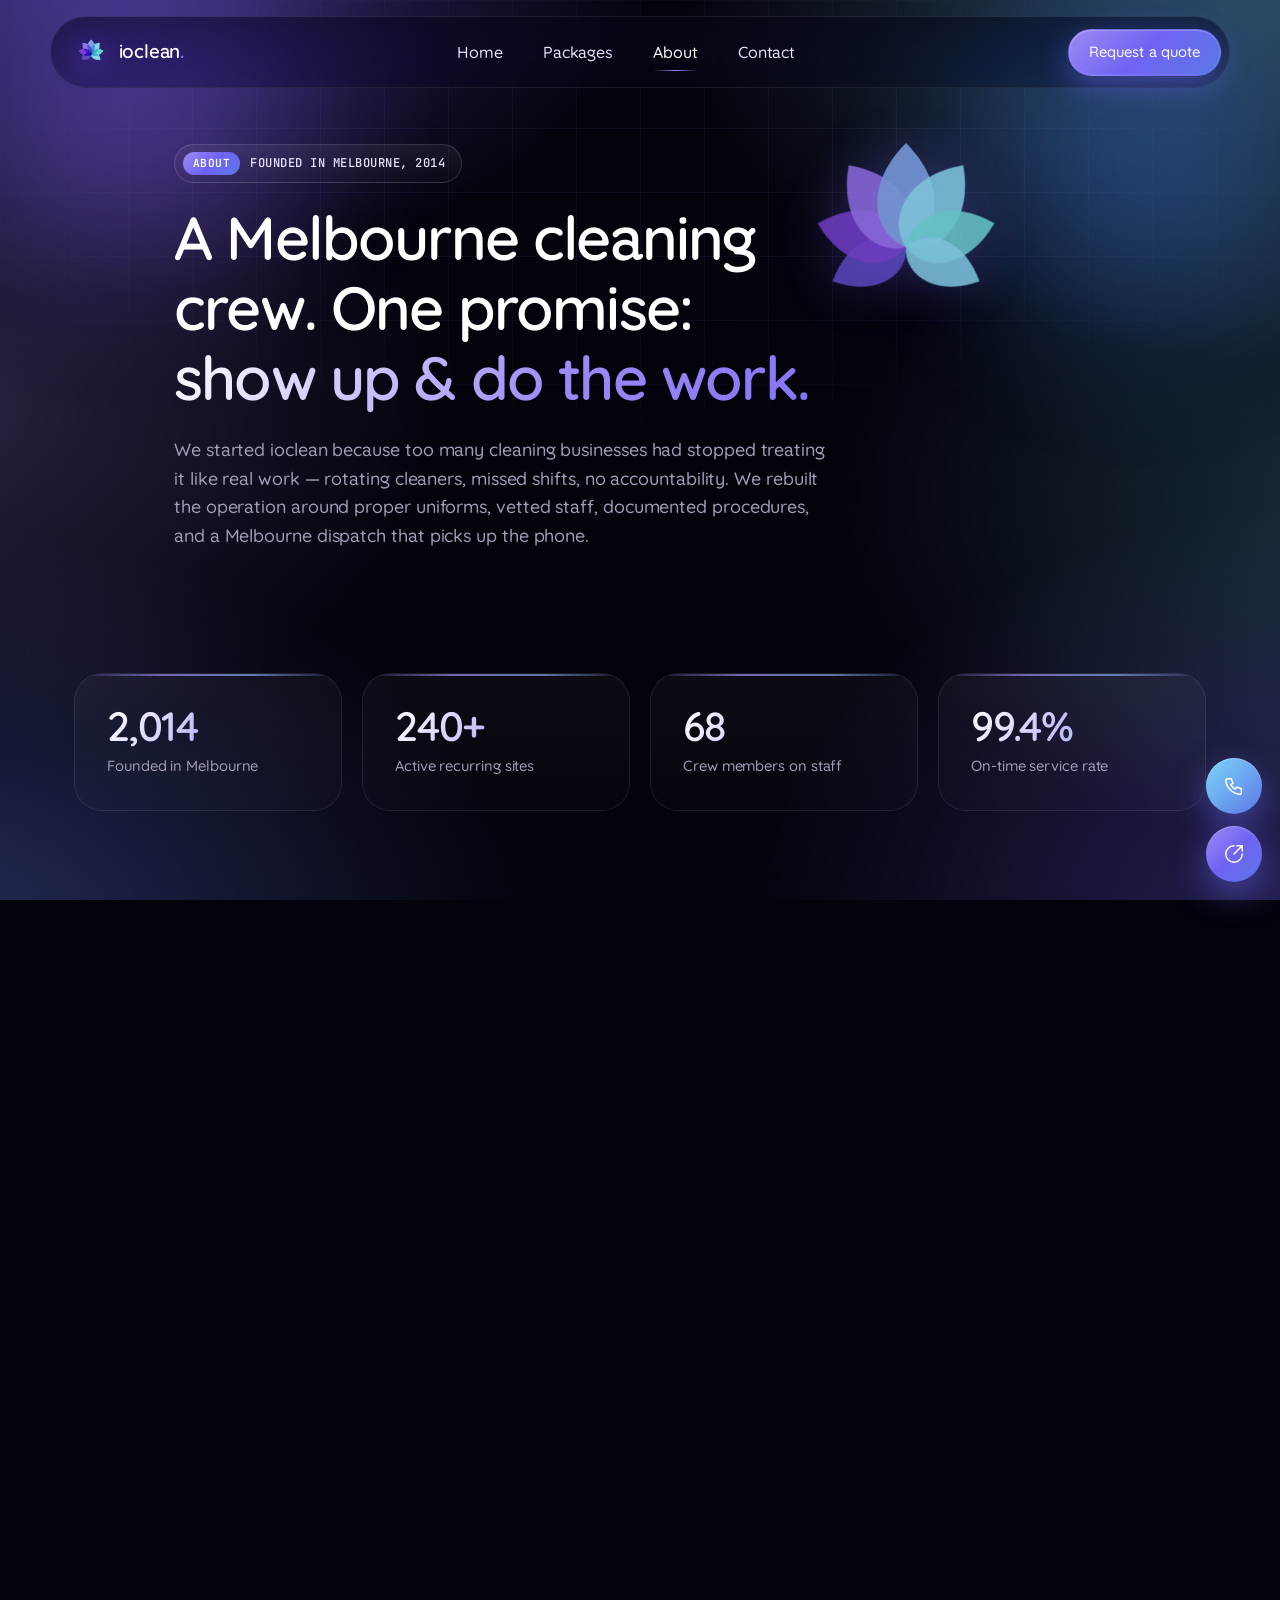
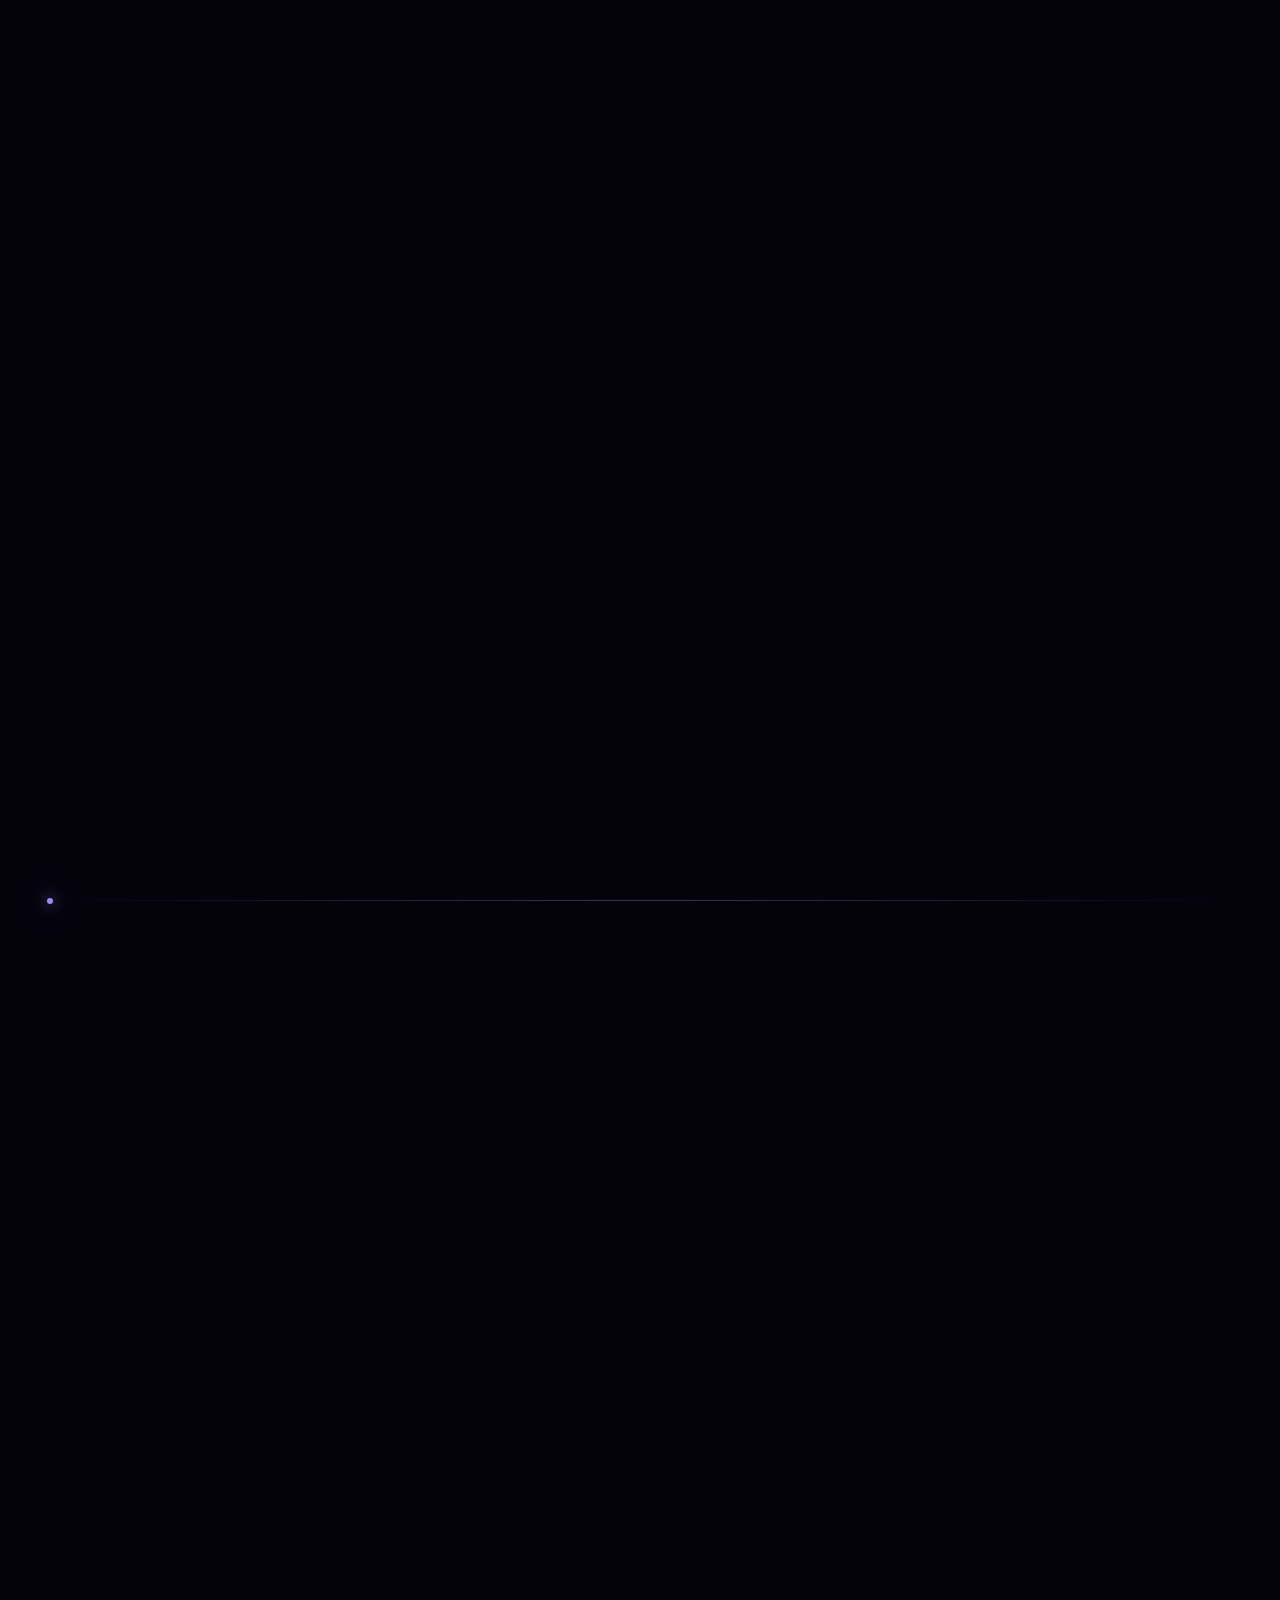
==== commit 53b1103e: "Rebrand: replace IONET Pty Ltd with IOCLEAN Pty Ltd site-wide Remove all references to IONET Pty Ltd" ====
--- a/about.html
+++ b/about.html
@@ -18,8 +18,8 @@
   <!-- Canonical & search-engine hints -->
   <link rel="canonical" href="https://ioclean.com.au/about.html" />
   <meta name="robots" content="index,follow,max-snippet:-1,max-image-preview:large,max-video-preview:-1" />
-  <meta name="author" content="IONET Pty Ltd" />
-  <meta name="publisher" content="IONET Pty Ltd" />
+  <meta name="author" content="IOCLEAN Pty Ltd" />
+  <meta name="publisher" content="IOCLEAN Pty Ltd" />
   <meta name="geo.region" content="AU-VIC" />
   <meta name="geo.placename" content="Melbourne" />
   <meta name="geo.position" content="-37.8136;144.9631" />
@@ -67,7 +67,7 @@
         "@type": "Organization",
         "@id": "https://ioclean.com.au/#organization",
         "name": "ioclean",
-        "legalName": "IONET Pty Ltd",
+        "legalName": "IOCLEAN Pty Ltd",
         "url": "https://ioclean.com.au/",
         "logo": {
           "@type": "ImageObject",
@@ -454,29 +454,28 @@
             <header class="section-head reveal" style="margin-bottom:0">
               <span class="eyebrow-line">Company structure</span>
               <h2 class="section-title">A registered <span class="gradient-text">Australian operator</span></h2>
-              <p class="section-lede">ioclean is a trading name of IONET Pty Ltd, an Australian Proprietary Company registered with ASIC. The same legal entity that holds our public liability and WorkCover policies operates every site we service.</p>
+              <p class="section-lede">IOCLEAN Pty Ltd is an Australian Proprietary Company registered with ASIC. The same legal entity that holds our public liability and WorkCover policies operates every site we service.</p>
             </header>
           </div>
 
           <div class="reveal reveal--right">
             <div class="card company-card">
               <p>
-                <strong>ioclean</strong> is the trading name. The operating company is
-                <strong>IONET Pty Ltd</strong>, an Australian Proprietary Company.
+                <strong>IOCLEAN Pty Ltd</strong> is an Australian Proprietary Company registered with ASIC. ABN and ACN registration is currently in progress.
               </p>
 
               <dl class="company-details">
                 <div>
                   <dt>Legal entity</dt>
-                  <dd>IONET Pty Ltd</dd>
+                  <dd>IOCLEAN Pty Ltd</dd>
                 </div>
                 <div>
                   <dt>ABN</dt>
-                  <dd>95 671 991 610</dd>
+                  <dd>Pending</dd>
                 </div>
                 <div>
                   <dt>ACN</dt>
-                  <dd>671 991 610</dd>
+                  <dd>Pending</dd>
                 </div>
                 <div>
                   <dt>Registered office</dt>
@@ -572,8 +571,7 @@
       </div>
 
       <div class="footer__legal">
-        <p>ioclean is a trading name of <strong>IONET Pty Ltd</strong>, a registered Australian Proprietary Company. Melbourne, Victoria, Australia.</p>
-        <p>ABN 95&nbsp;671&nbsp;991&nbsp;610 &nbsp;·&nbsp; ACN 671&nbsp;991&nbsp;610</p>
+        <p>IOCLEAN Pty Ltd — a registered Australian Proprietary Company. Melbourne, Victoria, Australia.</p>
       </div>
     </div>
   </footer>
